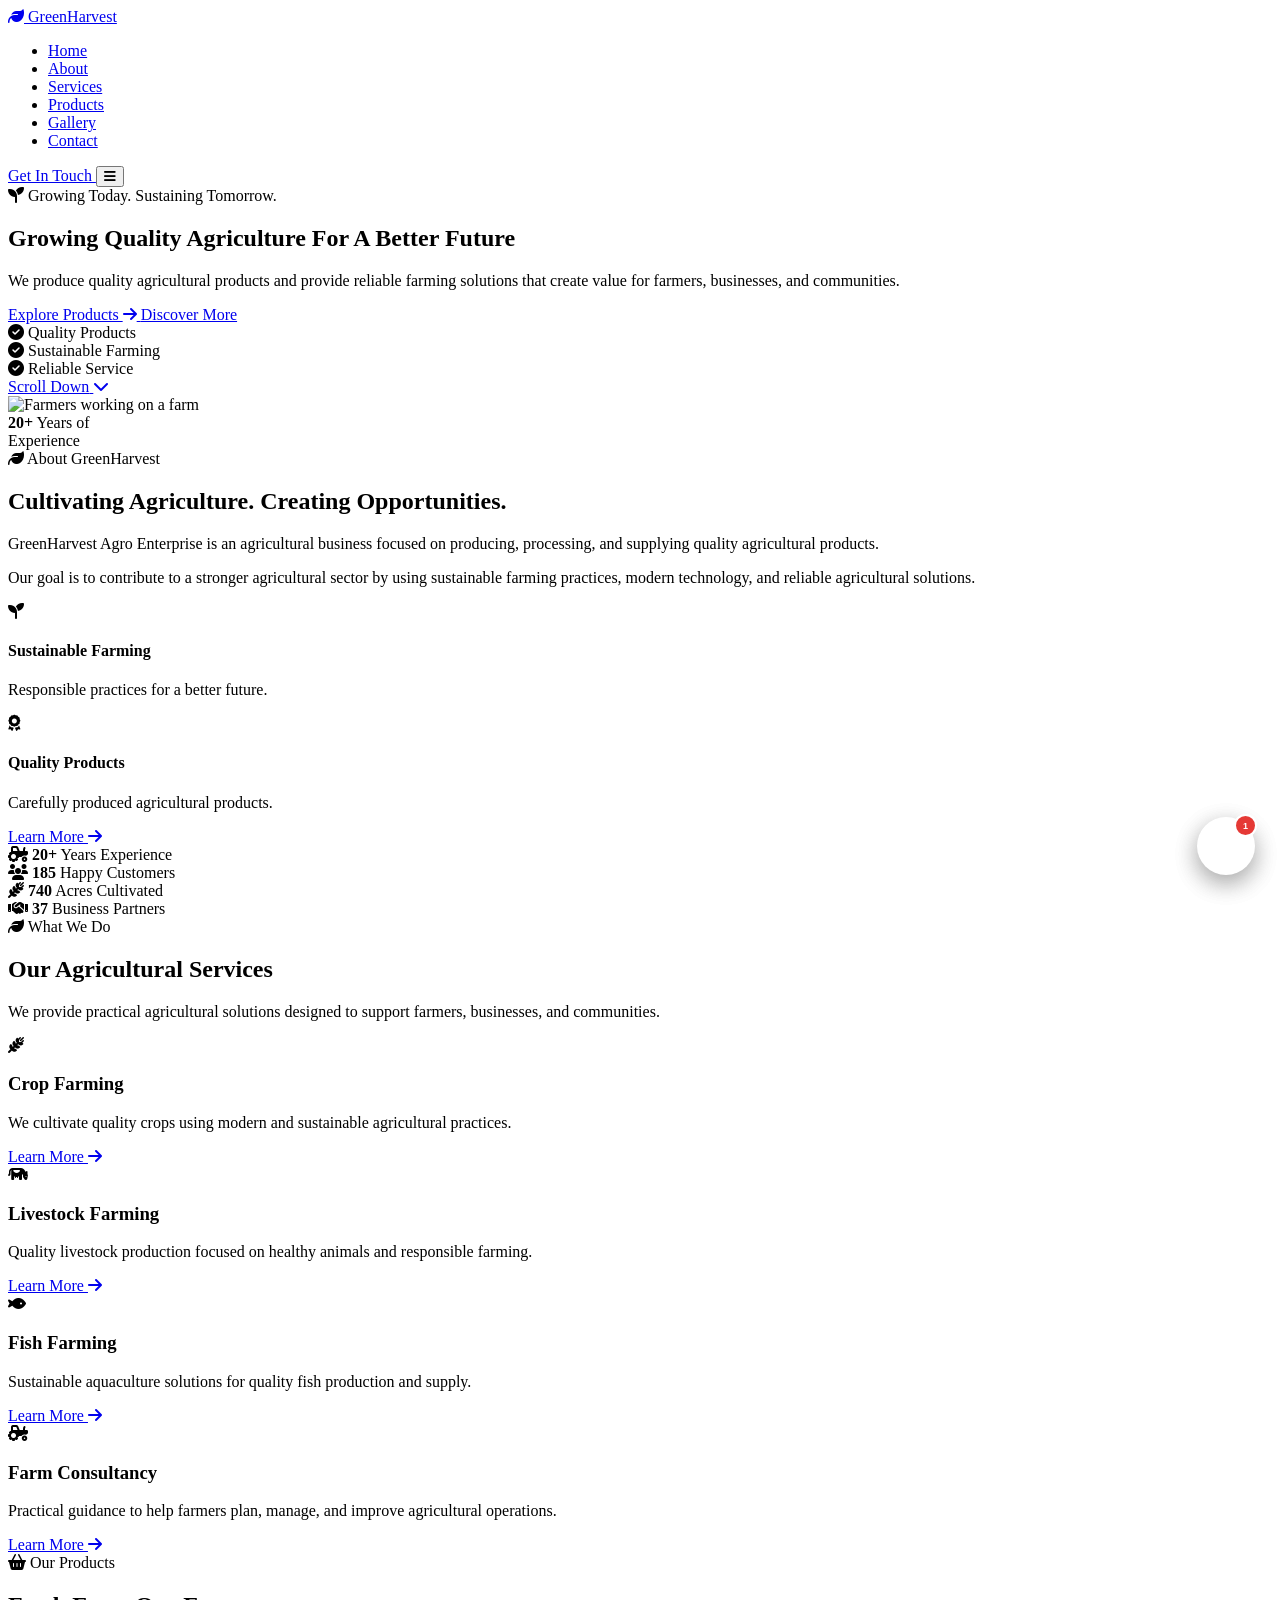
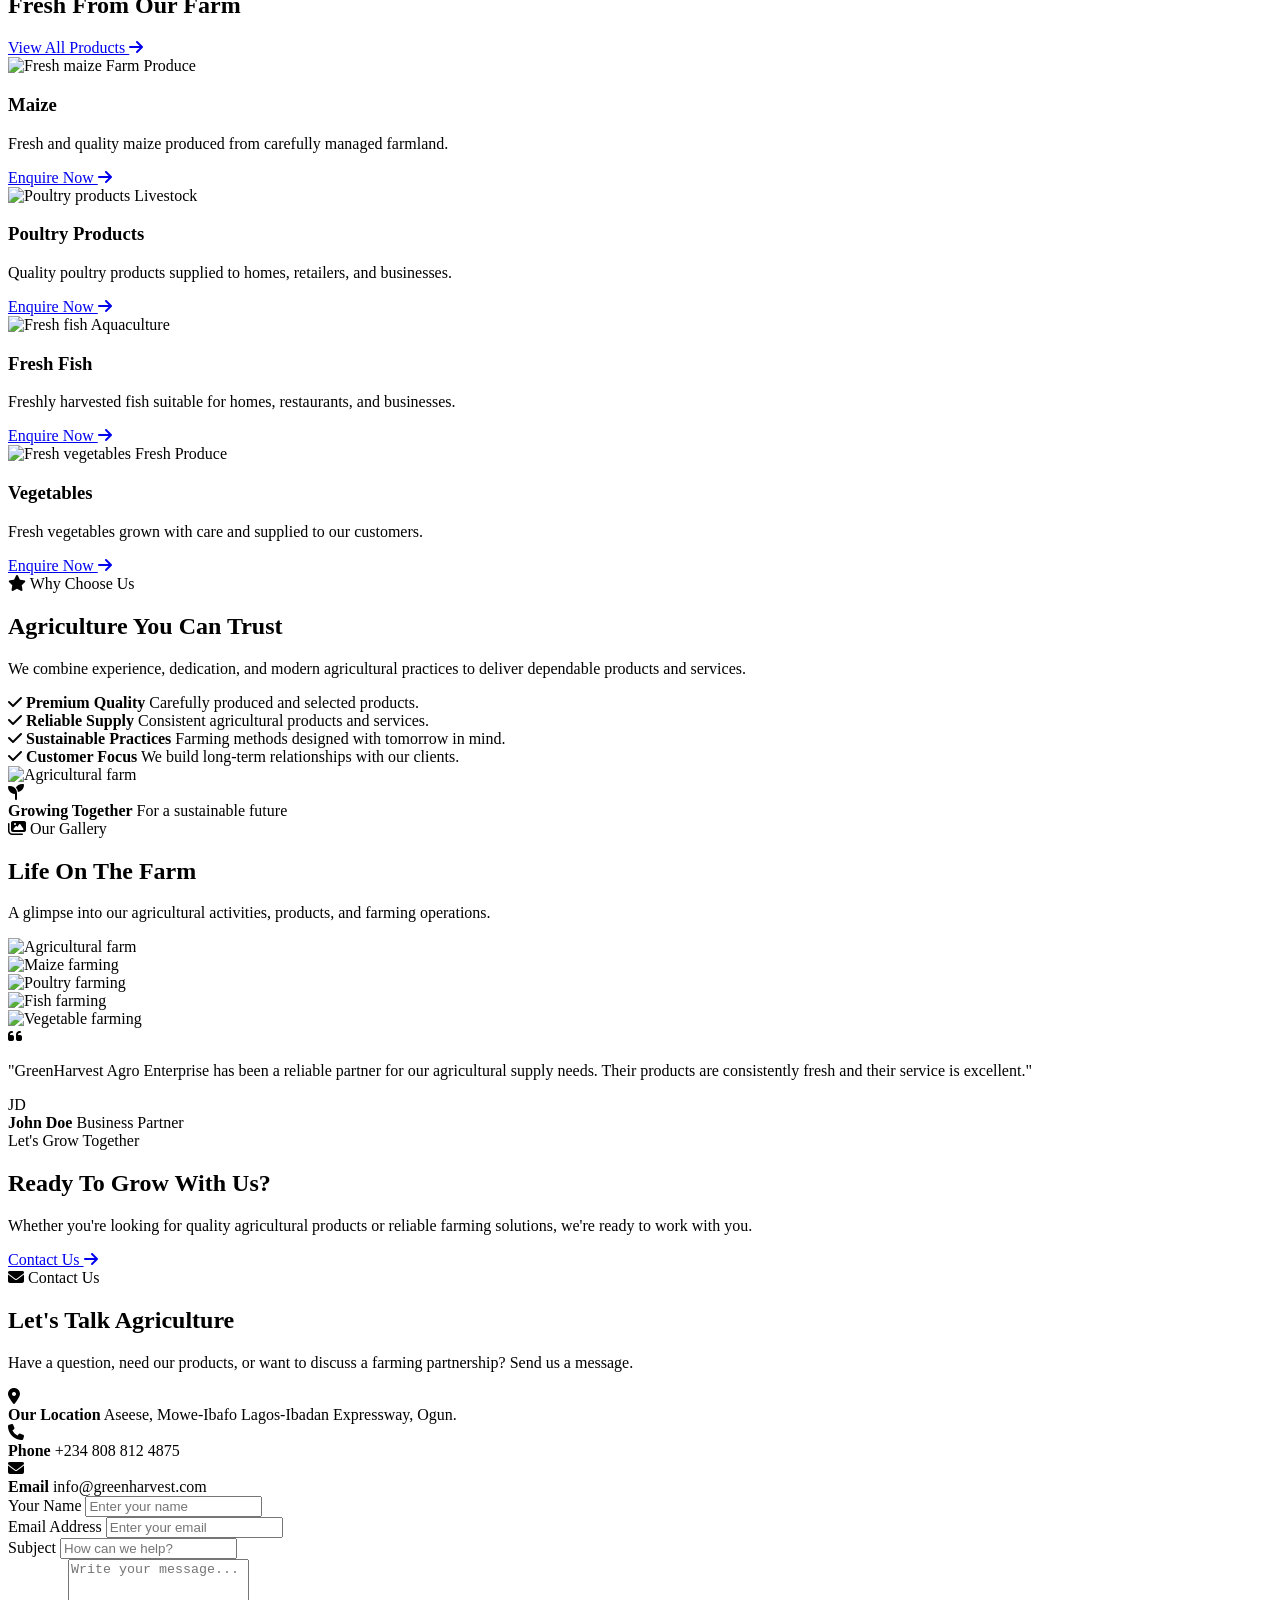
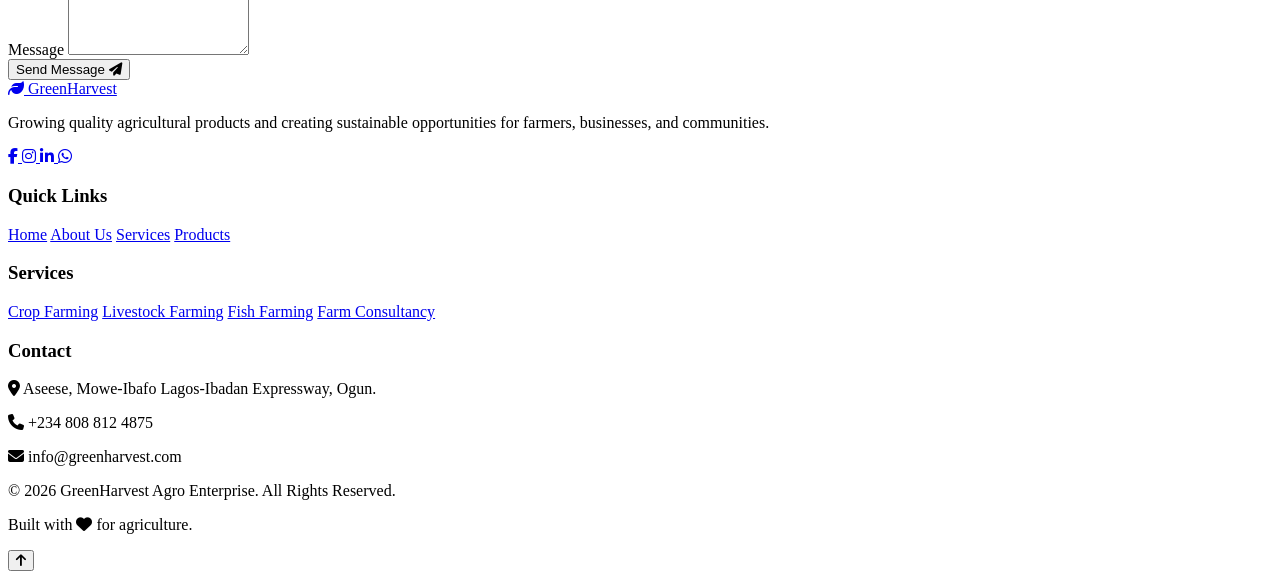
==== index.html @ 8a82b255 "Upload Green Harvest website" ====
<!DOCTYPE html>
<html lang="en">

<head>
    <meta charset="UTF-8">
    <meta name="viewport" content="width=device-width, initial-scale=1.0">

    <title>GreenHarvest Agro Enterprise | Growing a Better Future</title>

    <!-- Main CSS -->
    <link rel="stylesheet" href="../agrobusiness-website/css/style.css">

    <link rel="stylesheet" href="css/support.css">

    <!-- Font Awesome -->
    <link rel="stylesheet"
        href="https://cdnjs.cloudflare.com/ajax/libs/font-awesome/6.5.2/css/all.min.css">

    <!-- Google Fonts -->
    <link
        href="https://fonts.googleapis.com/css2?family=Poppins:wght@300;400;500;600;700;800&display=swap"
        rel="stylesheet">
</head>

<body>
    <body data-page="home">

<!-- =========================
     HEADER
========================= -->

<header class="header" id="header">

    <nav class="navbar">

        <a href="#home" class="logo">
            <i class="fa-solid fa-leaf"></i>
            Green<span>Harvest</span>
        </a>

       <ul class="nav-links">

    <li>
        <a href="index.html" class="nav-link active">
            Home
        </a>
    </li>

    <li>
        <a href="about.html" class="nav-link">
            About
        </a>
    </li>

    <li>
        <a href="services.html" class="nav-link">
            Services
        </a>
    </li>

    <li>
        <a href="products.html" class="nav-link">
            Products
        </a>
    </li>

    <li>
        <a href="gallery.html" class="nav-link">
            Gallery
        </a>
    </li>

    <li>
        <a href="contact.html" class="nav-link">
            Contact
        </a>
    </li>

</ul>

        <a href="contact.html" class="nav-btn">
            Get In Touch
        </a>

        <button class="menu-btn" id="menuBtn" aria-label="Open menu">
            <i class="fas fa-bars"></i>
        </button>

    </nav>

</header>


<!-- =========================
     HERO SECTION
========================= -->

<main>

<section class="hero" id="home">

    <div class="hero-overlay"></div>

    <div class="hero-content">

        <div class="hero-badge">
            <i class="fa-solid fa-seedling"></i>
            Growing Today. Sustaining Tomorrow.
        </div>

        <h1>
            Growing Quality
            <span>Agriculture</span>
            For A Better Future
        </h1>

        <p>
            We produce quality agricultural products and provide
            reliable farming solutions that create value for farmers,
            businesses, and communities.
        </p>

        <div class="hero-buttons">

            <a href="products.html" class="btn">
                Explore Products
                <i class="fa-solid fa-arrow-right"></i>
            </a>

            <a href="#about" class="btn btn-outline">
                Discover More
            </a>

        </div>

        <div class="hero-trust">

            <div class="trust-item">
                <i class="fa-solid fa-circle-check"></i>
                Quality Products
            </div>

            <div class="trust-item">
                <i class="fa-solid fa-circle-check"></i>
                Sustainable Farming
            </div>

            <div class="trust-item">
                <i class="fa-solid fa-circle-check"></i>
                Reliable Service
            </div>

        </div>

    </div>

    <a href="#about" class="scroll-down">
        <span>Scroll Down</span>
        <i class="fa-solid fa-chevron-down"></i>
    </a>

</section>


<!-- =========================
     ABOUT SECTION
========================= -->

<section class="about section" id="about">

    <div class="container">

        <div class="section-grid">

            <div class="about-image">

                <img src="../agrobusiness-website/images/agriculture.jpg"
                     alt="Farmers working on a farm">

                <div class="experience-card">

                    <strong>20+</strong>

                    <span>
                        Years of<br>
                        Experience
                    </span>

                </div>

            </div>


            <div class="about-content">

                <span class="section-tag">
                    <i class="fa-solid fa-leaf"></i>
                    About GreenHarvest
                </span>

                <h2>
                    Cultivating Agriculture.
                    <span>Creating Opportunities.</span>
                </h2>

                <p>
                    GreenHarvest Agro Enterprise is an agricultural
                    business focused on producing, processing, and
                    supplying quality agricultural products.
                </p>

                <p>
                    Our goal is to contribute to a stronger agricultural
                    sector by using sustainable farming practices,
                    modern technology, and reliable agricultural
                    solutions.
                </p>

                <div class="about-features">

                    <div class="feature">
                        <i class="fa-solid fa-seedling"></i>

                        <div>
                            <h4>Sustainable Farming</h4>
                            <p>Responsible practices for a better future.</p>
                        </div>
                    </div>

                    <div class="feature">
                        <i class="fa-solid fa-award"></i>

                        <div>
                            <h4>Quality Products</h4>
                            <p>Carefully produced agricultural products.</p>
                        </div>
                    </div>

                </div>

                <a href="#services" class="text-btn">
                    Learn More
                    <i class="fa-solid fa-arrow-right"></i>
                </a>

            </div>

        </div>

    </div>

</section>


<!-- =========================
     STATS
========================= -->

<section class="stats">

    <div class="container">

        <div class="stats-grid">

            <div class="stat">
                <i class="fa-solid fa-tractor"></i>
                <strong data-target="20">0</strong>
                <span>Years Experience</span>
            </div>

            <div class="stat">
                <i class="fa-solid fa-users"></i>
                <strong data-target="500">0</strong>
                <span>Happy Customers</span>
            </div>

            <div class="stat">
                <i class="fa-solid fa-wheat-awn"></i>
                <strong data-target="2000">0</strong>
                <span>Acres Cultivated</span>
            </div>

            <div class="stat">
                <i class="fa-solid fa-handshake"></i>
                <strong data-target="50">0</strong>
                <span>Business Partners</span>
            </div>

        </div>

    </div>

</section>


<!-- =========================
     SERVICES
========================= -->

<section class="services section" id="services">

    <div class="container">

        <div class="section-heading">

            <span class="section-tag">
                <i class="fa-solid fa-leaf"></i>
                What We Do
            </span>

            <h2>
                Our Agricultural
                <span>Services</span>
            </h2>

            <p>
                We provide practical agricultural solutions designed
                to support farmers, businesses, and communities.
            </p>

        </div>


        <div class="services-grid">

            <article class="service-card">

                <div class="service-icon">
                    <i class="fa-solid fa-wheat-awn"></i>
                </div>

                <h3>Crop Farming</h3>

                <p>
                    We cultivate quality crops using modern and
                    sustainable agricultural practices.
                </p>

                <a href="#contact">
                    Learn More
                    <i class="fa-solid fa-arrow-right"></i>
                </a>

            </article>


            <article class="service-card">

                <div class="service-icon">
                    <i class="fa-solid fa-cow"></i>
                </div>

                <h3>Livestock Farming</h3>

                <p>
                    Quality livestock production focused on healthy
                    animals and responsible farming.
                </p>

                <a href="#contact">
                    Learn More
                    <i class="fa-solid fa-arrow-right"></i>
                </a>

            </article>


            <article class="service-card">

                <div class="service-icon">
                    <i class="fa-solid fa-fish"></i>
                </div>

                <h3>Fish Farming</h3>

                <p>
                    Sustainable aquaculture solutions for quality
                    fish production and supply.
                </p>

                <a href="#contact">
                    Learn More
                    <i class="fa-solid fa-arrow-right"></i>
                </a>

            </article>


            <article class="service-card">

                <div class="service-icon">
                    <i class="fa-solid fa-tractor"></i>
                </div>

                <h3>Farm Consultancy</h3>

                <p>
                    Practical guidance to help farmers plan,
                    manage, and improve agricultural operations.
                </p>

                <a href="#contact">
                    Learn More
                    <i class="fa-solid fa-arrow-right"></i>
                </a>

            </article>

        </div>

    </div>

</section>


<!-- =========================
     PRODUCTS
========================= -->

<section class="products section" id="products">

    <div class="container">

        <div class="section-heading heading-flex">

            <div>

                <span class="section-tag">
                    <i class="fa-solid fa-basket-shopping"></i>
                    Our Products
                </span>

                <h2>
                    Fresh From Our
                    <span>Farm</span>
                </h2>

            </div>

            <a href="products.html" class="text-btn">
                View All Products
                <i class="fa-solid fa-arrow-right"></i>
            </a>

        </div>


        <div class="products-grid">

            <article class="product-card">

                <div class="product-image">

                    <img src="../agrobusiness-website/images/maize.jpg"
                         alt="Fresh maize">

                    <span>Farm Produce</span>

                </div>

                <div class="product-content">

                    <h3>Maize</h3>

                    <p>
                        Fresh and quality maize produced
                        from carefully managed farmland.
                    </p>

                    <a href="#contact">
                        Enquire Now
                        <i class="fa-solid fa-arrow-right"></i>
                    </a>

                </div>

            </article>


            <article class="product-card">

                <div class="product-image">

                    <img src="../agrobusiness-website/images/poultry.jpg"
                         alt="Poultry products">

                    <span>Livestock</span>

                </div>

                <div class="product-content">

                    <h3>Poultry Products</h3>

                    <p>
                        Quality poultry products supplied
                        to homes, retailers, and businesses.
                    </p>

                    <a href="#contact">
                        Enquire Now
                        <i class="fa-solid fa-arrow-right"></i>
                    </a>

                </div>

            </article>


            <article class="product-card">

                <div class="product-image">

                    <img src="../agrobusiness-website/images/fish.jpg"
                         alt="Fresh fish">

                    <span>Aquaculture</span>

                </div>

                <div class="product-content">

                    <h3>Fresh Fish</h3>

                    <p>
                        Freshly harvested fish suitable for
                        homes, restaurants, and businesses.
                    </p>

                    <a href="#contact">
                        Enquire Now
                        <i class="fa-solid fa-arrow-right"></i>
                    </a>

                </div>

            </article>


            <article class="product-card">

                <div class="product-image">

                    <img src="../agrobusiness-website/images/vegetables.jpg"
                         alt="Fresh vegetables">

                    <span>Fresh Produce</span>

                </div>

                <div class="product-content">

                    <h3>Vegetables</h3>

                    <p>
                        Fresh vegetables grown with care
                        and supplied to our customers.
                    </p>

                    <a href="#contact">
                        Enquire Now
                        <i class="fa-solid fa-arrow-right"></i>
                    </a>

                </div>

            </article>

        </div>

    </div>

</section>


<!-- =========================
     WHY CHOOSE US
========================= -->

<section class="why-us section">

    <div class="container">

        <div class="section-grid">

            <div class="why-content">

                <span class="section-tag">
                    <i class="fa-solid fa-star"></i>
                    Why Choose Us
                </span>

                <h2>
                    Agriculture You Can
                    <span>Trust</span>
                </h2>

                <p>
                    We combine experience, dedication, and modern
                    agricultural practices to deliver dependable
                    products and services.
                </p>

                <div class="why-list">

                    <div>
                        <i class="fa-solid fa-check"></i>

                        <span>
                            <strong>Premium Quality</strong>
                            Carefully produced and selected products.
                        </span>
                    </div>

                    <div>
                        <i class="fa-solid fa-check"></i>

                        <span>
                            <strong>Reliable Supply</strong>
                            Consistent agricultural products and services.
                        </span>
                    </div>

                    <div>
                        <i class="fa-solid fa-check"></i>

                        <span>
                            <strong>Sustainable Practices</strong>
                            Farming methods designed with tomorrow in mind.
                        </span>
                    </div>

                    <div>
                        <i class="fa-solid fa-check"></i>

                        <span>
                            <strong>Customer Focus</strong>
                            We build long-term relationships with our clients.
                        </span>
                    </div>

                </div>

            </div>


            <div class="why-image">

                <img src="../agrobusiness-website/images/agriculture.jpg"
                     alt="Agricultural farm">

                <div class="floating-card">

                    <i class="fa-solid fa-seedling"></i>

                    <div>
                        <strong>Growing Together</strong>
                        <span>For a sustainable future</span>
                    </div>

                </div>

            </div>

        </div>

    </div>

</section>


<!-- =========================
     GALLERY
========================= -->

<section class="gallery section" id="gallery">

    <div class="container">

        <div class="section-heading">

            <span class="section-tag">
                <i class="fa-solid fa-images"></i>
                Our Gallery
            </span>

            <h2>
                Life On The
                <span>Farm</span>
            </h2>

            <p>
                A glimpse into our agricultural activities,
                products, and farming operations.
            </p>

        </div>


        <div class="gallery-grid">

            <div class="gallery-item gallery-large">
                <img src="../agrobusiness-website/images/hero.jpg"
                     alt="Agricultural farm">
            </div>

            <div class="gallery-item">
                <img src="../agrobusiness-website/images/maize.jpg"
                     alt="Maize farming">
            </div>

            <div class="gallery-item">
                <img src="../agrobusiness-website/images/poultry.jpg"
                     alt="Poultry farming">
            </div>

            <div class="gallery-item">
                <img src="../agrobusiness-website/images/fish.jpg"
                     alt="Fish farming">
            </div>

            <div class="gallery-item">
                <img src="../agrobusiness-website/images/vegetables.jpg"
                     alt="Vegetable farming">
            </div>

        </div>

    </div>

</section>


<!-- =========================
     TESTIMONIAL
========================= -->

<section class="testimonial section">

    <div class="container">

        <div class="testimonial-box">

            <i class="fa-solid fa-quote-left quote-icon"></i>

            <p>
                "GreenHarvest Agro Enterprise has been a reliable
                partner for our agricultural supply needs. Their
                products are consistently fresh and their service
                is excellent."
            </p>

            <div class="customer">

                <div class="customer-avatar">
                    JD
                </div>

                <div>
                    <strong>John Doe</strong>
                    <span>Business Partner</span>
                </div>

            </div>

        </div>

    </div>

</section>


<!-- =========================
     CTA
========================= -->

<section class="cta">

    <div class="container">

        <div class="cta-content">

            <div>

                <span class="section-tag light">
                    Let's Grow Together
                </span>

                <h2>
                    Ready To Grow
                    <span>With Us?</span>
                </h2>

                <p>
                    Whether you're looking for quality agricultural
                    products or reliable farming solutions, we're
                    ready to work with you.
                </p>

            </div>

            <a href="#contact" class="btn btn-light">
                Contact Us
                <i class="fa-solid fa-arrow-right"></i>
            </a>

        </div>

    </div>

</section>


<!-- =========================
     CONTACT
========================= -->

<section class="contact section" id="contact">

    <div class="container">

        <div class="section-grid">

            <div class="contact-content">

                <span class="section-tag">
                    <i class="fa-solid fa-envelope"></i>
                    Contact Us
                </span>

                <h2>
                    Let's Talk
                    <span>Agriculture</span>
                </h2>

                <p>
                    Have a question, need our products, or want to
                    discuss a farming partnership? Send us a message.
                </p>

                <div class="contact-details">

                    <div class="contact-item">

                        <i class="fa-solid fa-location-dot"></i>

                        <div>
                            <strong>Our Location</strong>
                            <span>Aseese, Mowe-Ibafo Lagos-Ibadan Expressway, Ogun.</span>
                        </div>

                    </div>


                    <div class="contact-item">

                        <i class="fa-solid fa-phone"></i>

                        <div>
                            <strong>Phone</strong>
                            <span>+234 808 812 4875</span>
                        </div>

                    </div>


                    <div class="contact-item">

                        <i class="fa-solid fa-envelope"></i>

                        <div>
                            <strong>Email</strong>
                            <span>info@greenharvest.com</span>
                        </div>

                    </div>

                </div>

            </div>


            <form class="contact-form" id="contactForm">

                <div class="form-row">

                    <div class="form-group">

                        <label for="name">Your Name</label>

                        <input
                            type="text"
                            id="name"
                            placeholder="Enter your name"
                            required>

                    </div>


                    <div class="form-group">

                        <label for="email">Email Address</label>

                        <input
                            type="email"
                            id="email"
                            placeholder="Enter your email"
                            required>

                    </div>

                </div>


                <div class="form-group">

                    <label for="subject">Subject</label>

                    <input
                        type="text"
                        id="subject"
                        placeholder="How can we help?"
                        required>

                </div>


                <div class="form-group">

                    <label for="message">Message</label>

                    <textarea
                        id="message"
                        rows="6"
                        placeholder="Write your message..."
                        required></textarea>

                </div>


                <button type="submit" class="btn btn-primary">

                    Send Message
                    <i class="fa-solid fa-paper-plane"></i>

                </button>

            </form>

        </div>

    </div>

</section>

</main>


<!-- =========================
     FOOTER
========================= -->

<footer class="footer">

    <div class="container">

        <div class="footer-grid">

            <div class="footer-about">

                <a href="#home" class="logo footer-logo">

                    <i class="fa-solid fa-leaf"></i>
                    Green<span>Harvest</span>

                </a>

                <p>
                    Growing quality agricultural products and
                    creating sustainable opportunities for farmers,
                    businesses, and communities.
                </p>

                <div class="social-links">

                    <a href="#">
                        <i class="fab fa-facebook-f"></i>
                    </a>

                    <a href="#">
                        <i class="fab fa-instagram"></i>
                    </a>

                    <a href="#">
                        <i class="fab fa-linkedin-in"></i>
                    </a>

                    <a href="#">
                        <i class="fab fa-whatsapp"></i>
                    </a>

                </div>

            </div>


            <div class="footer-column">

                <h3>Quick Links</h3>

                <a href="#home">Home</a>
                <a href="#about">About Us</a>
                <a href="#services">Services</a>
                <a href="#products">Products</a>

            </div>


            <div class="footer-column">

                <h3>Services</h3>

                <a href="#services">Crop Farming</a>
                <a href="#services">Livestock Farming</a>
                <a href="#services">Fish Farming</a>
                <a href="#services">Farm Consultancy</a>

            </div>


            <div class="footer-column">

                <h3>Contact</h3>

                <p>
                    <i class="fa-solid fa-location-dot"></i>
                    Aseese, Mowe-Ibafo Lagos-Ibadan Expressway, Ogun.
                </p>

                <p>
                    <i class="fa-solid fa-phone"></i>
                    +234 808 812 4875
                </p>

                <p>
                    <i class="fa-solid fa-envelope"></i>
                    info@greenharvest.com
                </p>

            </div>

        </div>


        <div class="footer-bottom">

            <p>
                © <span id="year"></span>
                GreenHarvest Agro Enterprise.
                All Rights Reserved.
            </p>

            <p>
                Built with <i class="fa-solid fa-heart"></i>
                for agriculture.
            </p>

        </div>

    </div>

</footer>


<!-- Back To Top -->

<button id="backToTop" class="back-to-top">

    <i class="fa-solid fa-arrow-up"></i>

</button>


<!-- JavaScript -->
 <!-- =====================================
     CUSTOMER SUPPORT CHAT
===================================== -->

<div class="support-widget">

    <!-- Chat Button -->
    <button
        class="support-button"
        id="supportButton"
        aria-label="Open customer support">

        <i class="fa-solid fa-headset"></i>

        <span class="support-notification">1</span>

    </button>


    <!-- Chat Window -->
    <div class="support-chat" id="supportChat">

        <!-- Header -->
        <div class="support-header">

            <div class="support-agent">

                <div class="agent-avatar">

                    <i class="fa-solid fa-leaf"></i>

                </div>

                <div>

                    <h3>GreenHarvest Support</h3>

                    <span>
                        <i class="fa-solid fa-circle"></i>
                        Online
                    </span>

                </div>

            </div>


            <button
                class="support-close"
                id="supportClose"
                aria-label="Close support">

                <i class="fa-solid fa-xmark"></i>

            </button>

        </div>


        <!-- Chat Messages -->
        <div
            class="support-messages"
            id="supportMessages">

            <div class="bot-message">

                <div class="bot-avatar">
                    <i class="fa-solid fa-leaf"></i>
                </div>

                <div class="message-content">

                    <p>
                        Hello! 👋 Welcome to
                        <strong>GreenHarvest Agro Enterprise.</strong>
                    </p>

                    <p>
                        I'm your virtual support assistant.
                        How can I help you today?
                    </p>

                </div>

            </div>


            <!-- Quick Questions -->

            <div class="quick-questions">

                <button data-question="products">
                    🌾 Our Products
                </button>

                <button data-question="services">
                    🚜 Our Services
                </button>

                <button data-question="prices">
                    💰 Product Prices
                </button>

                <button data-question="delivery">
                    🚚 Delivery
                </button>

                <button data-question="bulk">
                    📦 Bulk Orders
                </button>

                <button data-question="contact">
                    📞 Contact Us
                </button>

            </div>

        </div>


        <!-- Chat Input -->

        <form
            class="support-input"
            id="supportForm">

            <input
                type="text"
                id="supportInput"
                placeholder="Type your question..."
                autocomplete="off">

            <button
                type="submit"
                aria-label="Send message">

                <i class="fa-solid fa-paper-plane"></i>

            </button>

        </form>


        <div class="support-footer">

            Powered by
            <strong>GreenHarvest</strong>

        </div>

    </div>

</div>

<!-- CUSTOMER SUPPORT -->

<div class="support-widget">

    <button
        class="support-button"
        id="supportButton"
        aria-label="Open customer support">

        <i class="fa-solid fa-headset"></i>

        <span class="support-notification">1</span>

    </button>


    <div class="support-chat" id="supportChat">

        <div class="support-header">

            <div class="support-agent">

                <div class="agent-avatar">
                    <i class="fa-solid fa-leaf"></i>
                </div>

                <div>

                    <h3>GreenHarvest Support</h3>

                    <span>
                        <i class="fa-solid fa-circle"></i>
                        Online
                    </span>

                </div>

            </div>


            <button
                class="support-close"
                id="supportClose">

                <i class="fa-solid fa-xmark"></i>

            </button>

        </div>


        <div
            class="support-messages"
            id="supportMessages">

            <div class="bot-message">

                <div class="bot-avatar">

                    <i class="fa-solid fa-leaf"></i>

                </div>

                <div class="message-content">

                    <p>
                        Hello! 👋 Welcome to
                        <strong>
                            GreenHarvest Agro Enterprise.
                        </strong>
                    </p>

                    <p>
                        How can we help you today?
                    </p>

                </div>

            </div>


            <div class="quick-questions">

                <button data-question="products">
                    🌾 Products
                </button>

                <button data-question="services">
                    🚜 Services
                </button>

                <button data-question="prices">
                    💰 Prices
                </button>

                <button data-question="delivery">
                    🚚 Delivery
                </button>

                <button data-question="bulk">
                    📦 Bulk Orders
                </button>

                <button data-question="contact">
                    📞 Contact Us
                </button>

            </div>

        </div>


        <form
            class="support-input"
            id="supportForm">

            <input
                type="text"
                id="supportInput"
                placeholder="Type your question..."
                autocomplete="off">

            <button type="submit">

                <i class="fa-solid fa-paper-plane"></i>

            </button>

        </form>


        <div class="support-footer">

            Powered by
            <strong>GreenHarvest</strong>

        </div>

    </div>

</div>

<script src="../agrobusiness-website/js/script.js"></script>
<script src="js/script.js"></script>
<script src="js/support.js"></script>

</body>
</html>
---- css/support.css ----
/* =====================================
   CUSTOMER SUPPORT WIDGET
===================================== */

.support-widget {

    position: fixed;

    right: 25px;

    bottom: 25px;

    z-index: 9999;

}


/* =====================================
   SUPPORT BUTTON
===================================== */

.support-button {

    position: relative;

    width: 58px;

    height: 58px;

    border: none;

    border-radius: 50%;

    background: var(--primary);

    color: white;

    font-size: 21px;

    display: grid;

    place-items: center;

    cursor: pointer;

    box-shadow:
        0 8px 25px rgba(0,0,0,.2);

    transition: .3s ease;

}


.support-button:hover {

    transform: translateY(-4px);

    background: var(--primary-dark);

}


.support-notification {

    position: absolute;

    top: -3px;

    right: -2px;

    width: 19px;

    height: 19px;

    border-radius: 50%;

    background: #e53935;

    color: white;

    font-size: 9px;

    font-weight: 700;

    display: grid;

    place-items: center;

    border: 2px solid white;

}


/* =====================================
   CHAT WINDOW
===================================== */

.support-chat {

    position: absolute;

    right: 0;

    bottom: 72px;

    width: 360px;

    height: 520px;

    background: white;

    border-radius: 12px;

    overflow: hidden;

    box-shadow:
        0 15px 50px rgba(0,0,0,.2);

    border: 1px solid #e5e5e5;

    display: flex;

    flex-direction: column;

    opacity: 0;

    visibility: hidden;

    transform:
        translateY(20px)
        scale(.96);

    transform-origin: bottom right;

    transition: .3s ease;

}


.support-chat.active {

    opacity: 1;

    visibility: visible;

    transform:
        translateY(0)
        scale(1);

}


/* =====================================
   HEADER
===================================== */

.support-header {

    background:
        linear-gradient(
            135deg,
            var(--primary-dark),
            var(--primary)
        );

    color: white;

    padding: 16px;

    display: flex;

    justify-content: space-between;

    align-items: center;

}


.support-agent {

    display: flex;

    align-items: center;

    gap: 10px;

}


.agent-avatar {

    width: 40px;

    height: 40px;

    border-radius: 50%;

    background: rgba(255,255,255,.18);

    display: grid;

    place-items: center;

}


.support-agent h3 {

    font-size: 12px;

    margin-bottom: 3px;

}


.support-agent span {

    font-size: 8px;

    opacity: .85;

}


.support-agent span i {

    color: #65e572;

    font-size: 7px;

    margin-right: 3px;

}


.support-close {

    border: none;

    background: transparent;

    color: white;

    font-size: 17px;

    cursor: pointer;

}


/* =====================================
   MESSAGES
===================================== */

.support-messages {

    flex: 1;

    overflow-y: auto;

    padding: 18px;

    background: #f7f9f7;

}


.bot-message {

    display: flex;

    align-items: flex-start;

    gap: 8px;

    margin-bottom: 18px;

}


.bot-avatar {

    width: 30px;

    height: 30px;

    flex-shrink: 0;

    border-radius: 50%;

    background: #e8f5e9;

    color: var(--primary);

    display: grid;

    place-items: center;

    font-size: 11px;

}


.message-content {

    background: white;

    padding: 11px 13px;

    border-radius:
        4px 12px 12px 12px;

    box-shadow:
        0 2px 8px rgba(0,0,0,.04);

    max-width: 85%;

}


.message-content p {

    font-size: 9px;

    line-height: 1.6;

    margin-bottom: 7px;

    color: #555;

}


.message-content p:last-child {

    margin-bottom: 0;

}


/* =====================================
   USER MESSAGE
===================================== */

.user-message {

    display: flex;

    justify-content: flex-end;

    margin-bottom: 15px;

}


.user-message p {

    max-width: 80%;

    background: var(--primary);

    color: white;

    padding: 10px 13px;

    border-radius:
        12px 4px 12px 12px;

    font-size: 9px;

    line-height: 1.5;

}


/* =====================================
   QUICK QUESTIONS
===================================== */

.quick-questions {

    display: flex;

    flex-wrap: wrap;

    gap: 6px;

    margin-left: 38px;

}


.quick-questions button {

    border: 1px solid #d9e5d9;

    background: white;

    color: var(--primary);

    border-radius: 20px;

    padding: 7px 10px;

    font-family: inherit;

    font-size: 8px;

    cursor: pointer;

    transition: .2s ease;

}


.quick-questions button:hover {

    background: var(--primary);

    color: white;

    border-color: var(--primary);

}


/* =====================================
   TYPING INDICATOR
===================================== */

.typing {

    display: flex;

    gap: 4px;

    padding: 5px 0;

}


.typing span {

    width: 5px;

    height: 5px;

    background: #aaa;

    border-radius: 50%;

    animation:
        typing 1s infinite;

}


.typing span:nth-child(2) {

    animation-delay: .15s;

}


.typing span:nth-child(3) {

    animation-delay: .3s;

}


@keyframes typing {

    0%, 60%, 100% {

        transform: translateY(0);

    }

    30% {

        transform: translateY(-4px);

    }

}


/* =====================================
   INPUT
===================================== */

.support-input {

    display: flex;

    border-top: 1px solid #eee;

    background: white;

    padding: 10px;

}


.support-input input {

    flex: 1;

    border: none;

    outline: none;

    padding: 9px;

    font-family: inherit;

    font-size: 9px;

}


.support-input button {

    width: 38px;

    height: 38px;

    border: none;

    border-radius: 50%;

    background: var(--primary);

    color: white;

    cursor: pointer;

}


/* =====================================
   FOOTER
===================================== */

.support-footer {

    text-align: center;

    padding: 6px;

    background: white;

    color: #aaa;

    font-size: 7px;

}


/* =====================================
   MOBILE
===================================== */

@media (max-width: 500px) {

    .support-widget {

        right: 15px;

        bottom: 15px;

    }


    .support-chat {

        position: fixed;

        right: 10px;

        left: 10px;

        bottom: 80px;

        width: auto;

        height: 70vh;

        max-height: 520px;

    }

}
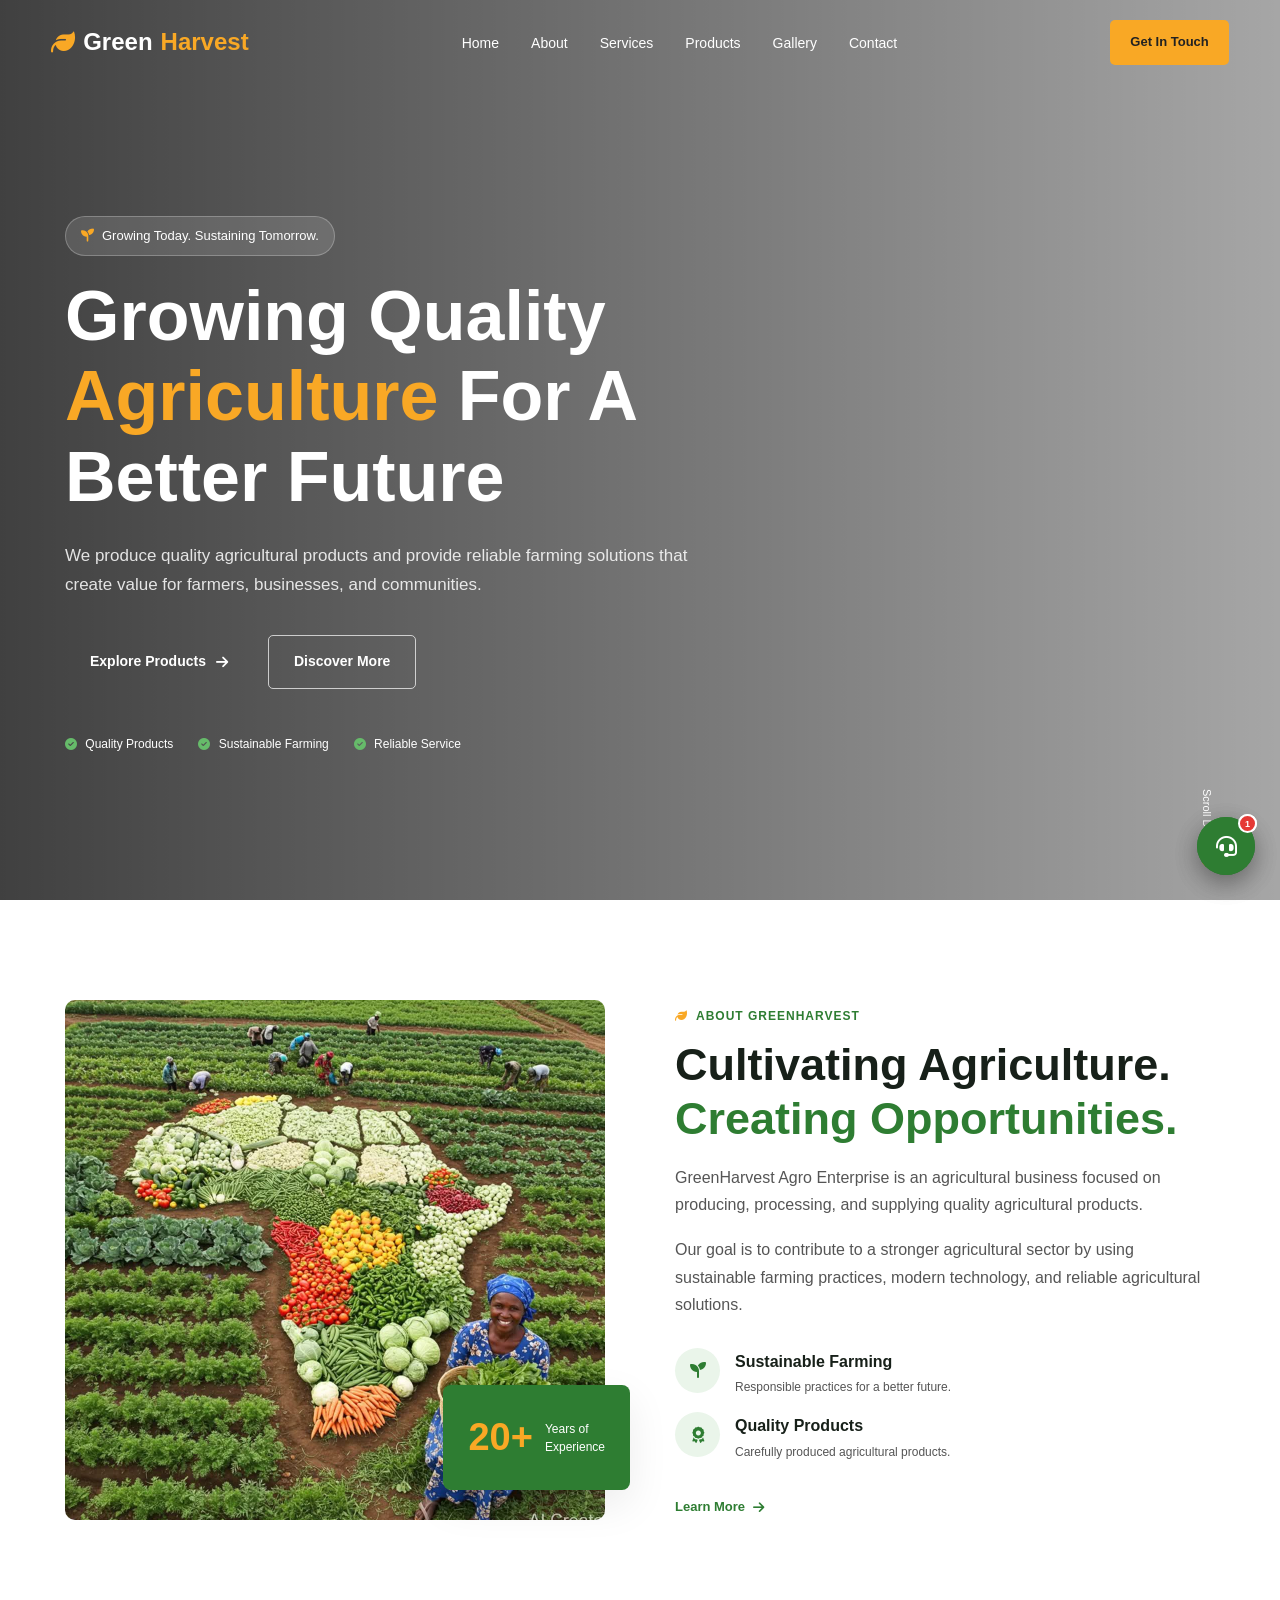
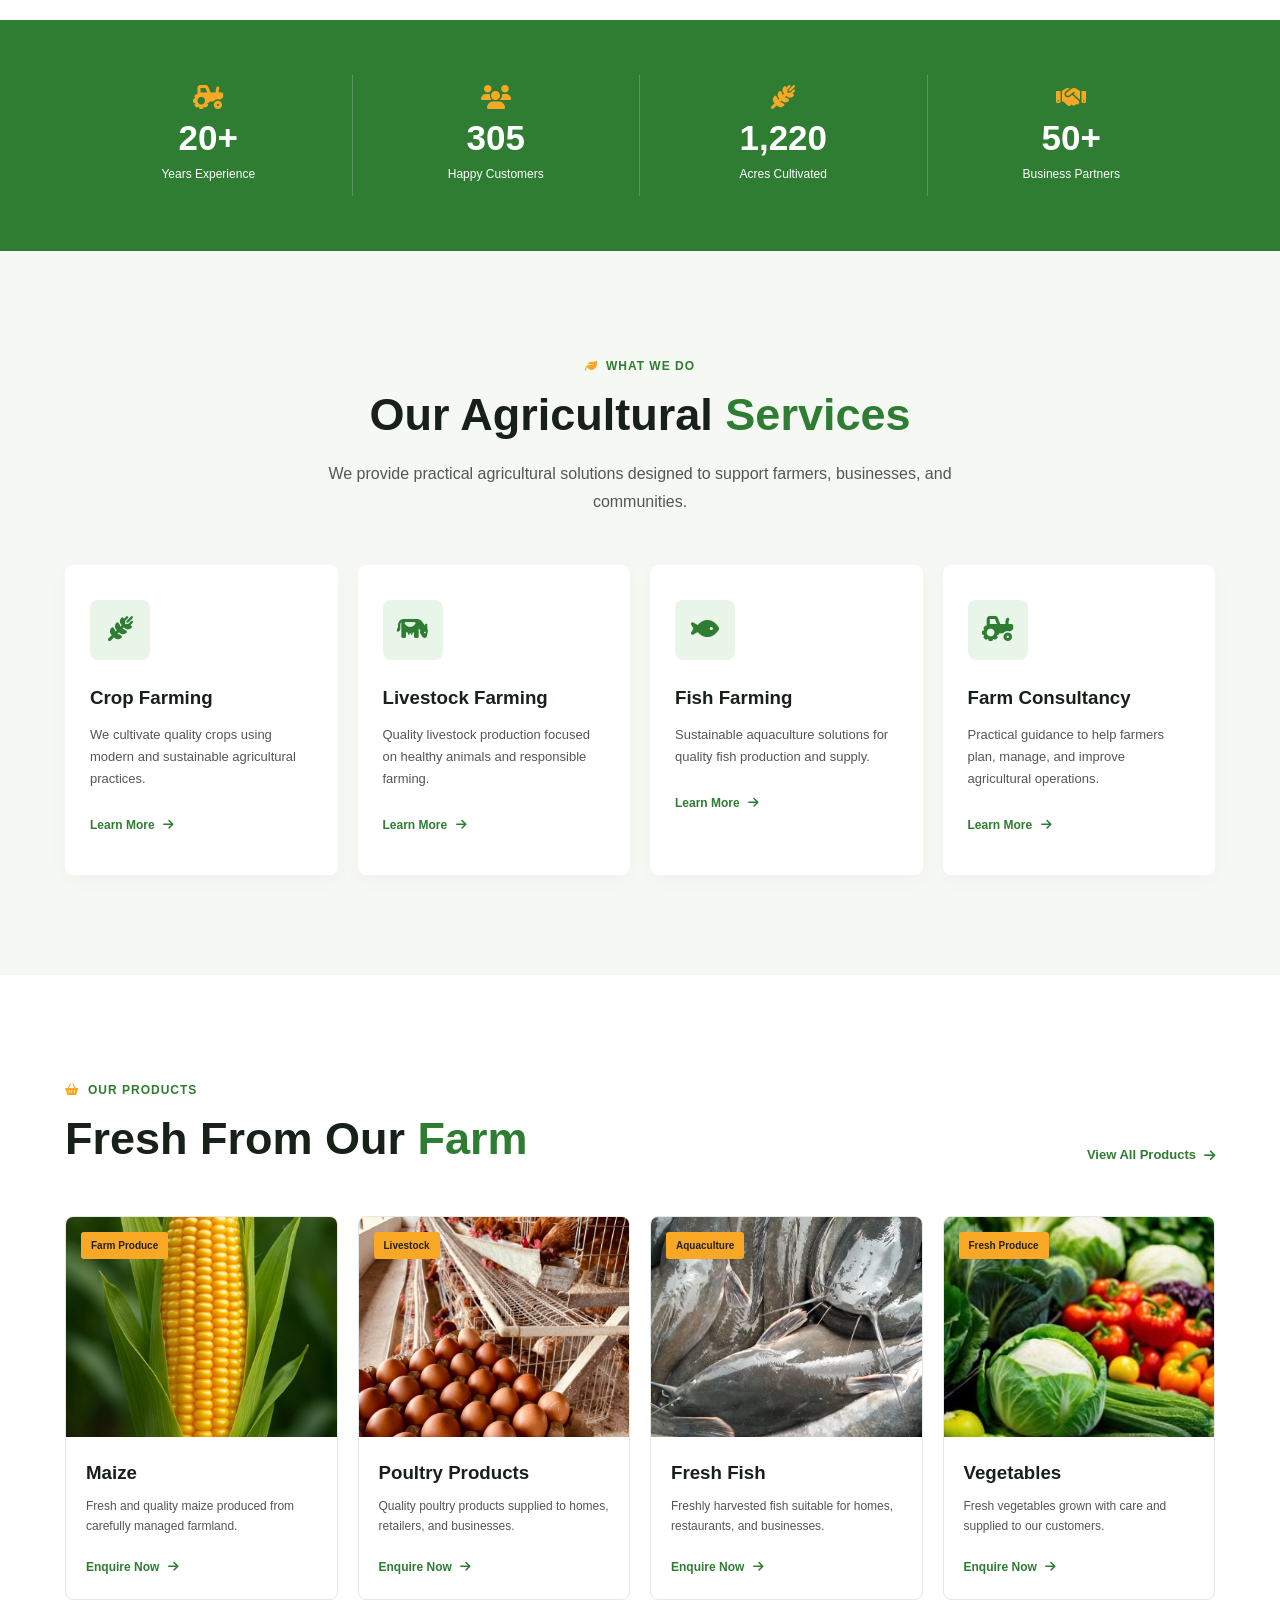
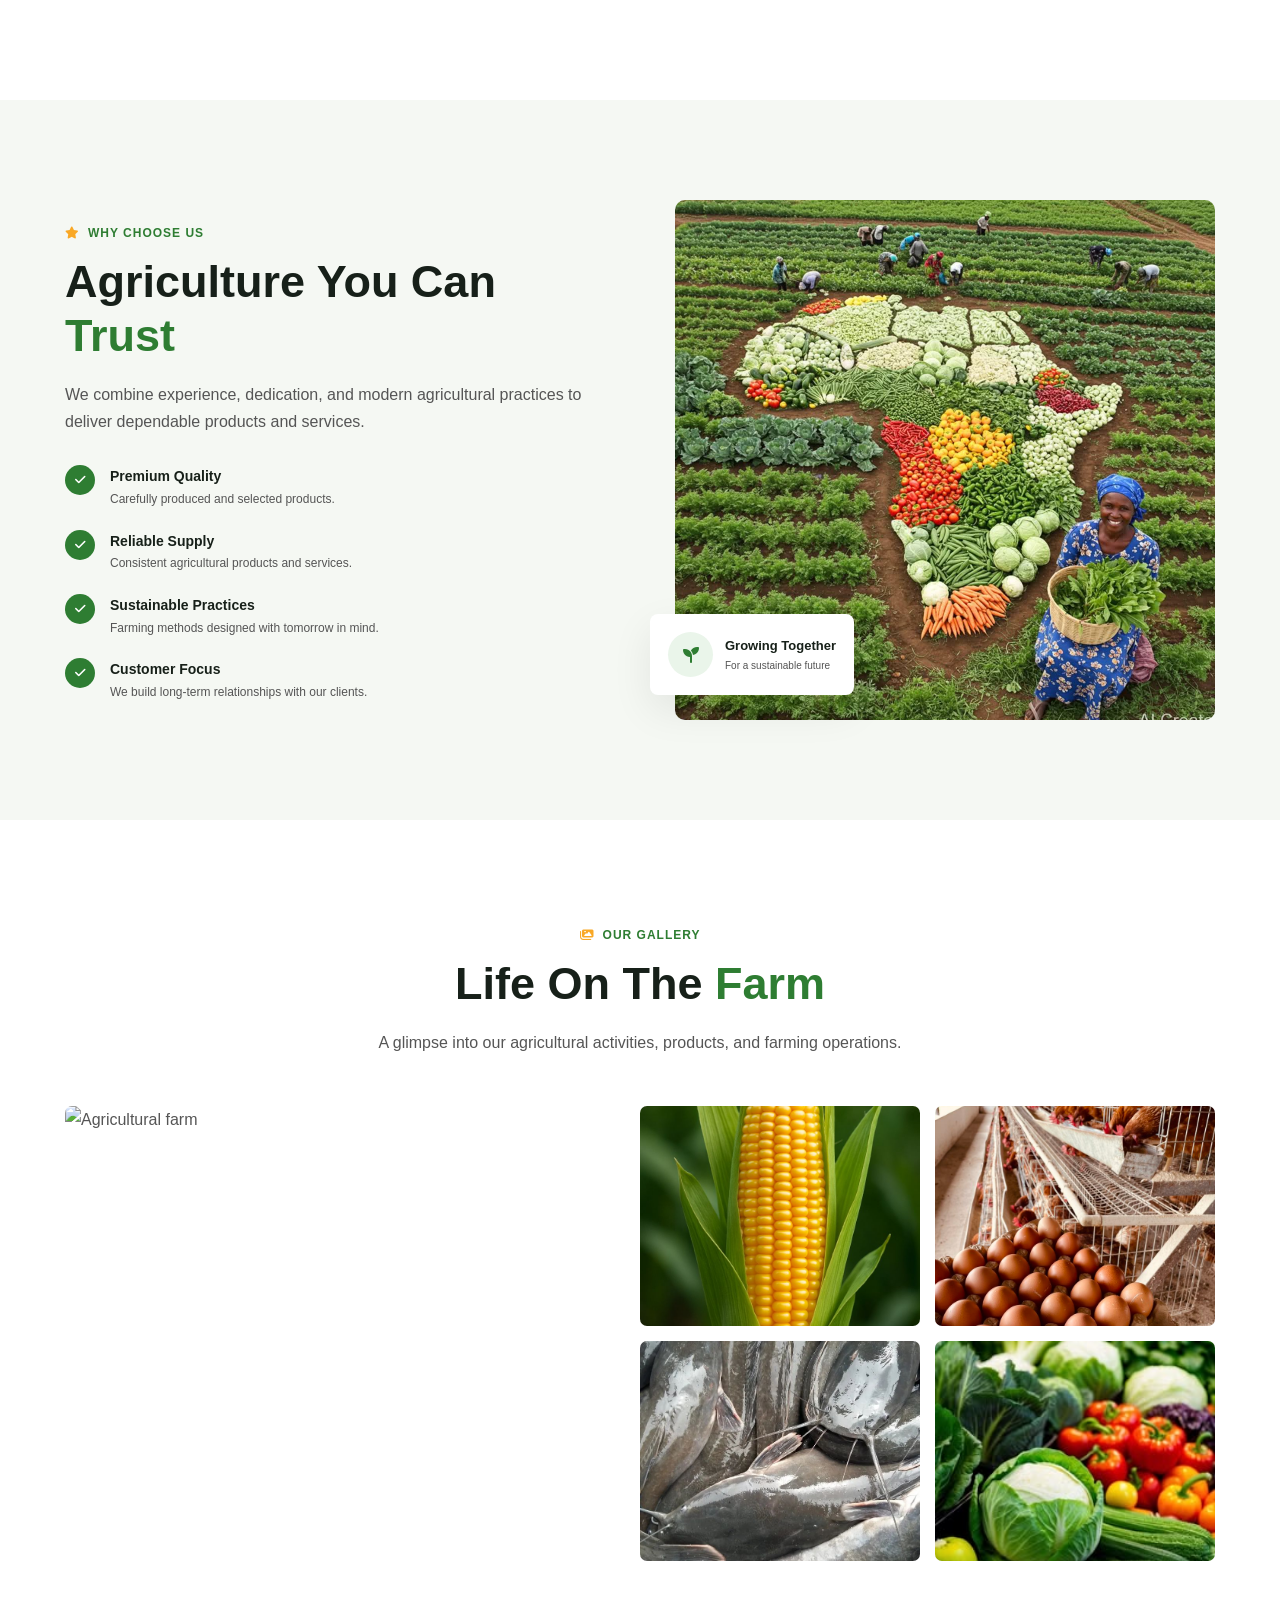
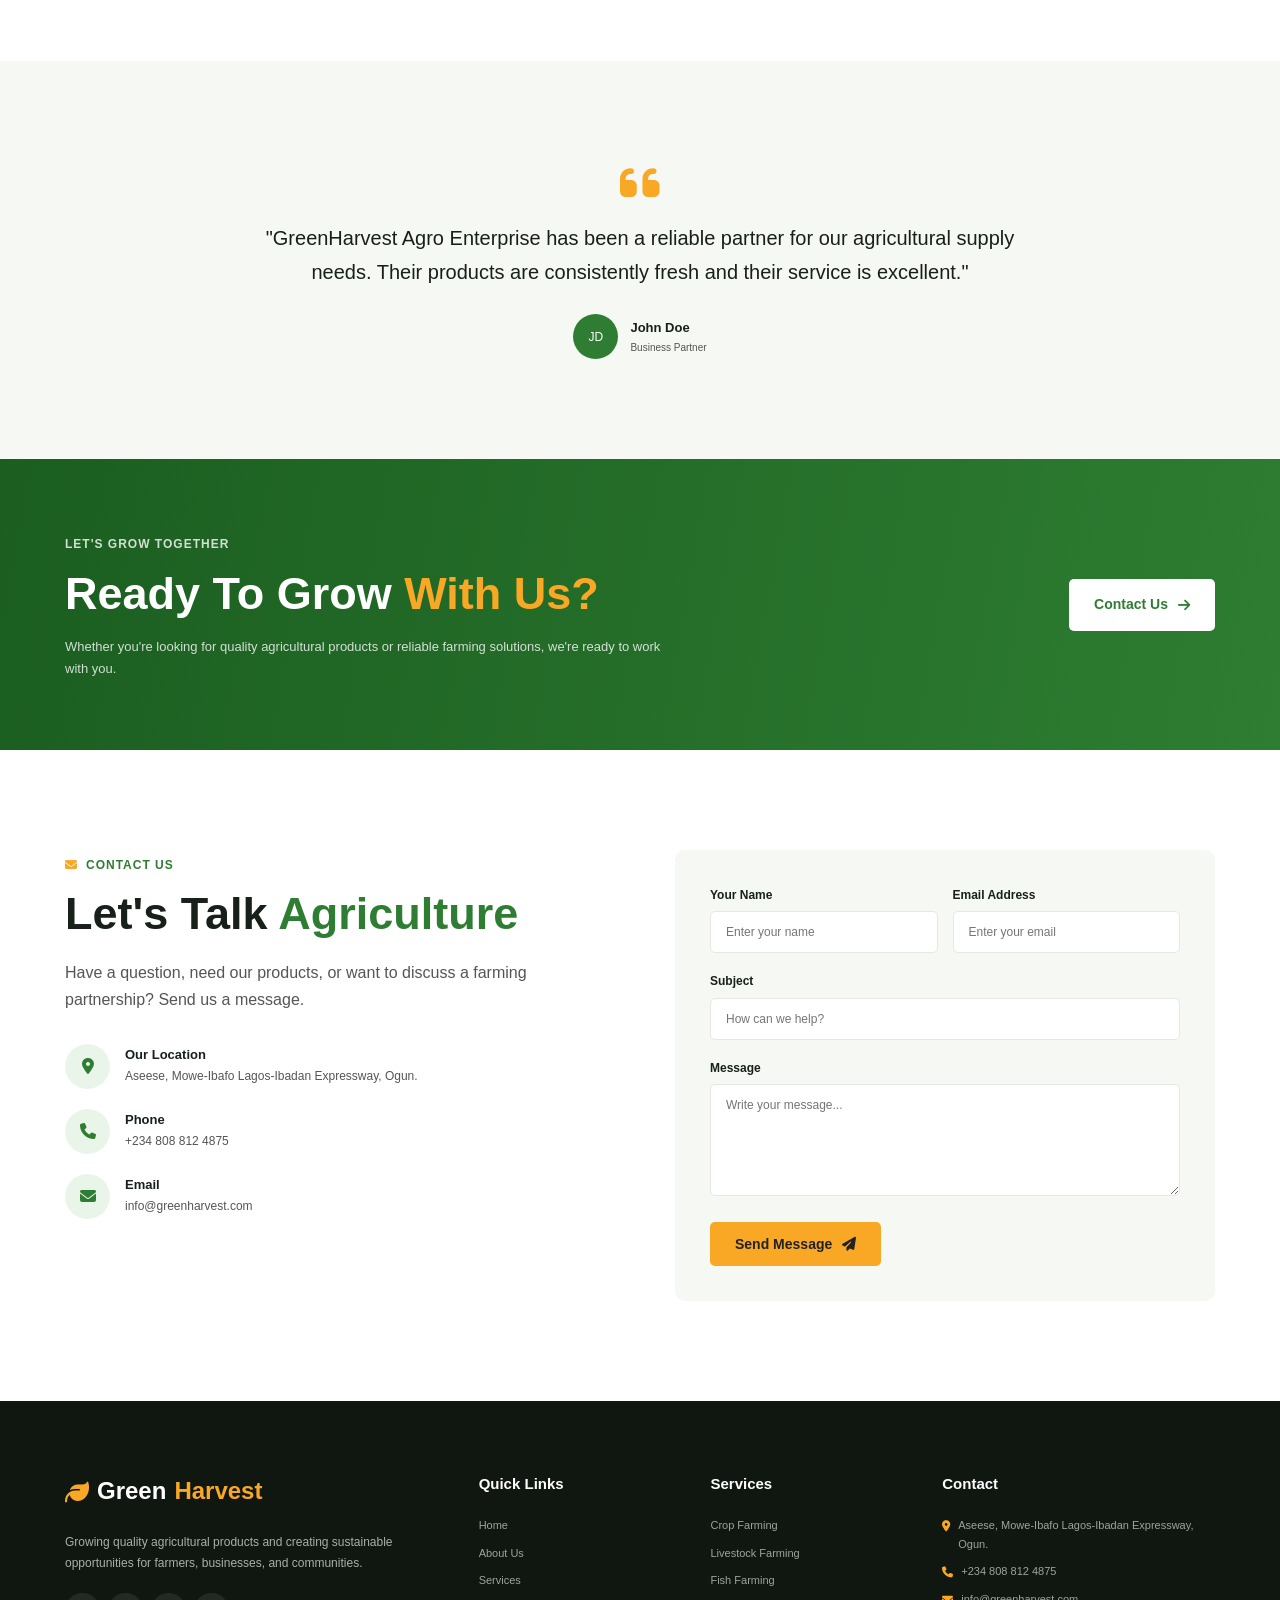
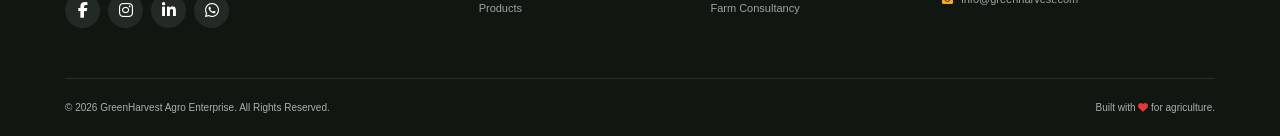
==== commit 1c3da2b7: "Update index.html" ====
--- a/index.html
+++ b/index.html
@@ -8,7 +8,7 @@
     <title>GreenHarvest Agro Enterprise | Growing a Better Future</title>
 
     <!-- Main CSS -->
-    <link rel="stylesheet" href="../agrobusiness-website/css/style.css">
+    <link rel="stylesheet" href="css/style.css">
 
     <link rel="stylesheet" href="css/support.css">
 
@@ -174,7 +174,7 @@
 
             <div class="about-image">
 
-                <img src="../agrobusiness-website/images/agriculture.jpg"
+                <img src="images/agriculture.jpg"
                      alt="Farmers working on a farm">
 
                 <div class="experience-card">
@@ -451,7 +451,7 @@
 
                 <div class="product-image">
 
-                    <img src="../agrobusiness-website/images/maize.jpg"
+                    <img src="images/maize.jpg"
                          alt="Fresh maize">
 
                     <span>Farm Produce</span>
@@ -481,7 +481,7 @@
 
                 <div class="product-image">
 
-                    <img src="../agrobusiness-website/images/poultry.jpg"
+                    <img src="images/poultry.jpg"
                          alt="Poultry products">
 
                     <span>Livestock</span>
@@ -511,7 +511,7 @@
 
                 <div class="product-image">
 
-                    <img src="../agrobusiness-website/images/fish.jpg"
+                    <img src="images/fish.jpg"
                          alt="Fresh fish">
 
                     <span>Aquaculture</span>
@@ -541,7 +541,7 @@
 
                 <div class="product-image">
 
-                    <img src="../agrobusiness-website/images/vegetables.jpg"
+                    <img src="images/vegetables.jpg"
                          alt="Fresh vegetables">
 
                     <span>Fresh Produce</span>
@@ -646,7 +646,7 @@
 
             <div class="why-image">
 
-                <img src="../agrobusiness-website/images/agriculture.jpg"
+                <img src="images/agriculture.jpg"
                      alt="Agricultural farm">
 
                 <div class="floating-card">
@@ -700,27 +700,27 @@
         <div class="gallery-grid">
 
             <div class="gallery-item gallery-large">
-                <img src="../agrobusiness-website/images/hero.jpg"
+                <img src="images/hero.jpg"
                      alt="Agricultural farm">
             </div>
 
             <div class="gallery-item">
-                <img src="../agrobusiness-website/images/maize.jpg"
+                <img src="images/maize.jpg"
                      alt="Maize farming">
             </div>
 
             <div class="gallery-item">
-                <img src="../agrobusiness-website/images/poultry.jpg"
+                <img src="images/poultry.jpg"
                      alt="Poultry farming">
             </div>
 
             <div class="gallery-item">
-                <img src="../agrobusiness-website/images/fish.jpg"
+                <img src="images/fish.jpg"
                      alt="Fish farming">
             </div>
 
             <div class="gallery-item">
-                <img src="../agrobusiness-website/images/vegetables.jpg"
+                <img src="images/vegetables.jpg"
                      alt="Vegetable farming">
             </div>
 
@@ -1378,9 +1378,9 @@
 
 </div>
 
-<script src="../agrobusiness-website/js/script.js"></script>
+<script src="js/script.js"></script>
 <script src="js/script.js"></script>
 <script src="js/support.js"></script>
 
 </body>
-</html>+</html>
--- a/css/style.css
+++ b/css/style.css
@@ -0,0 +1,1562 @@
+/* =========================
+   GLOBAL
+========================= */
+
+:root {
+    --primary: #2e7d32;
+    --primary-dark: #1b5e20;
+    --primary-light: #66bb6a;
+    --accent: #f9a825;
+    --dark: #172019;
+    --text: #555;
+    --light: #f5f8f3;
+    --white: #ffffff;
+    --border: #e5e9e5;
+    --shadow: 0 15px 40px rgba(0, 0, 0, 0.08);
+    --transition: all 0.3s ease;
+}
+
+* {
+    margin: 0;
+    padding: 0;
+    box-sizing: border-box;
+}
+
+html {
+    scroll-behavior: smooth;
+    scroll-padding-top: 80px;
+}
+
+body {
+    font-family: "Poppins", sans-serif;
+    color: var(--text);
+    line-height: 1.7;
+    background: var(--white);
+}
+
+img {
+    width: 100%;
+    display: block;
+}
+
+a {
+    text-decoration: none;
+}
+
+button,
+input,
+textarea {
+    font-family: inherit;
+}
+
+.container {
+    width: min(1150px, 90%);
+    margin: auto;
+}
+
+.section {
+    padding: 100px 0;
+}
+
+
+/* =========================
+   HEADER
+========================= */
+
+.header {
+    position: fixed;
+    top: 0;
+    left: 0;
+    width: 100%;
+    z-index: 1000;
+    transition: var(--transition);
+}
+
+.header.scrolled {
+    background: rgba(255, 255, 255, 0.97);
+    box-shadow: 0 5px 25px rgba(0, 0, 0, 0.08);
+}
+
+.navbar {
+    width: min(1200px, 92%);
+    height: 85px;
+    margin: auto;
+
+    display: flex;
+    align-items: center;
+    justify-content: space-between;
+}
+
+.logo {
+    color: white;
+    font-size: 24px;
+    font-weight: 800;
+    display: flex;
+    align-items: center;
+    gap: 8px;
+}
+
+.logo i {
+    color: var(--accent);
+}
+
+.logo span {
+    color: var(--accent);
+}
+
+.header.scrolled .logo {
+    color: var(--primary-dark);
+}
+
+.nav-links {
+    display: flex;
+    list-style: none;
+    gap: 32px;
+}
+
+.nav-links li a {
+    color: #ffffff;
+    text-decoration: none;
+}
+
+.nav-links li a:visited {
+    color: #ffffff;
+}
+
+.nav-links li a:hover {
+    color: #f9c74f;
+}
+
+.nav-links li a.active {
+    color: #f9c74f;
+}
+
+.hero .btn,
+.hero .btn:visited {
+    color: #ffffff;
+    text-decoration: none;
+}
+
+.hero .btn:hover {
+    color: #ffffff;
+}
+
+.nav-link {
+    color: white;
+    font-size: 14px;
+    font-weight: 500;
+    transition: var(--transition);
+    position: relative;
+}
+
+.header.scrolled .nav-link {
+    color: var(--dark);
+}
+
+.nav-link:hover,
+.nav-link.active {
+    color: var(--accent);
+}
+
+.nav-link::after {
+    content: "";
+    position: absolute;
+    width: 0;
+    height: 2px;
+    left: 0;
+    bottom: -7px;
+    background: var(--accent);
+    transition: var(--transition);
+}
+
+.nav-link:hover::after,
+.nav-link.active::after {
+    width: 100%;
+}
+
+.nav-btn {
+    padding: 11px 20px;
+    background: var(--accent);
+    color: #222;
+    border-radius: 5px;
+    font-size: 13px;
+    font-weight: 600;
+    transition: var(--transition);
+}
+
+.nav-btn:hover {
+    background: var(--white);
+    transform: translateY(-2px);
+}
+
+.menu-btn {
+    display: none;
+    background: none;
+    border: none;
+    color: white;
+    font-size: 25px;
+    cursor: pointer;
+}
+
+.header.scrolled .menu-btn {
+    color: var(--dark);
+}
+
+
+/* =========================
+   HERO
+========================= */
+
+.hero {
+    min-height: 100vh;
+
+    position: relative;
+
+    display: flex;
+    align-items: center;
+
+    background:
+        url("../images/hero.jpg")
+        center/cover no-repeat;
+}
+
+.hero-overlay {
+    position: absolute;
+    inset: 0;
+
+    background:
+        linear-gradient(
+            90deg,
+            rgba(0, 0, 0, 0.75),
+            rgba(0, 0, 0, 0.35)
+        );
+}
+
+.hero-content {
+    position: relative;
+    z-index: 2;
+
+    width: min(1150px, 90%);
+    margin: auto;
+
+    padding-top: 70px;
+}
+
+.hero-badge {
+    display: inline-flex;
+    align-items: center;
+    gap: 8px;
+
+    padding: 8px 15px;
+
+    background: rgba(255,255,255,0.12);
+    border: 1px solid rgba(255,255,255,0.25);
+
+    color: white;
+
+    border-radius: 30px;
+
+    font-size: 13px;
+
+    margin-bottom: 20px;
+}
+
+.hero-badge i {
+    color: var(--accent);
+}
+
+.hero h1 {
+    max-width: 750px;
+
+    color: white;
+
+    font-size: clamp(42px, 6vw, 70px);
+
+    line-height: 1.15;
+
+    font-weight: 800;
+
+    margin-bottom: 25px;
+}
+
+.hero h1 span {
+    color: var(--accent);
+}
+
+.hero-content > p {
+    max-width: 650px;
+
+    color: rgba(255,255,255,0.85);
+
+    font-size: 17px;
+
+    margin-bottom: 35px;
+}
+
+.hero-buttons {
+    display: flex;
+    gap: 15px;
+    flex-wrap: wrap;
+}
+
+.btn {
+    display: inline-flex;
+    align-items: center;
+    justify-content: center;
+    gap: 10px;
+
+    padding: 14px 25px;
+
+    border-radius: 5px;
+
+    font-size: 14px;
+    font-weight: 600;
+
+    border: none;
+
+    cursor: pointer;
+
+    transition: var(--transition);
+}
+
+.btn-primary {
+    background: var(--accent);
+    color: #222;
+}
+
+.btn-primary:hover {
+    background: white;
+    transform: translateY(-3px);
+}
+
+.btn-outline {
+    color: white;
+    border: 1px solid rgba(255,255,255,0.7);
+}
+
+.btn-outline:hover {
+    background: white;
+    color: var(--primary);
+}
+
+.hero-trust {
+    display: flex;
+    gap: 25px;
+    flex-wrap: wrap;
+
+    margin-top: 45px;
+}
+
+.trust-item {
+    color: white;
+    font-size: 12px;
+}
+
+.trust-item i {
+    color: var(--primary-light);
+    margin-right: 5px;
+}
+
+.scroll-down {
+    position: absolute;
+    z-index: 2;
+
+    bottom: 30px;
+    right: 5%;
+
+    display: flex;
+    align-items: center;
+    gap: 10px;
+
+    color: white;
+
+    font-size: 11px;
+
+    writing-mode: vertical-rl;
+}
+
+.scroll-down i {
+    color: var(--accent);
+}
+
+
+/* =========================
+   SECTION HEADINGS
+========================= */
+
+.section-tag {
+    display: inline-flex;
+    align-items: center;
+    gap: 8px;
+
+    color: var(--primary);
+
+    text-transform: uppercase;
+
+    font-size: 12px;
+    font-weight: 700;
+
+    letter-spacing: 1px;
+
+    margin-bottom: 12px;
+}
+
+.section-tag i {
+    color: var(--accent);
+}
+
+.section-heading {
+    max-width: 650px;
+    margin: 0 auto 50px;
+    text-align: center;
+}
+
+.section-heading h2,
+.about-content h2,
+.why-content h2,
+.contact-content h2 {
+    color: var(--dark);
+
+    font-size: clamp(30px, 4vw, 45px);
+
+    line-height: 1.2;
+
+    margin-bottom: 18px;
+}
+
+.section-heading h2 span,
+.about-content h2 span,
+.why-content h2 span,
+.contact-content h2 span {
+    color: var(--primary);
+}
+
+.section-heading p {
+    color: var(--text);
+}
+
+
+/* =========================
+   ABOUT
+========================= */
+
+.section-grid {
+    display: grid;
+
+    grid-template-columns: 1fr 1fr;
+
+    gap: 70px;
+
+    align-items: center;
+}
+
+.about-image,
+.why-image {
+    position: relative;
+}
+
+.about-image img,
+.why-image img {
+    height: 520px;
+
+    object-fit: cover;
+
+    border-radius: 10px;
+}
+
+.experience-card {
+    position: absolute;
+
+    bottom: 30px;
+    right: -25px;
+
+    background: var(--primary);
+
+    color: white;
+
+    padding: 20px 25px;
+
+    display: flex;
+    align-items: center;
+    gap: 12px;
+
+    border-radius: 8px;
+
+    box-shadow: var(--shadow);
+}
+
+.experience-card strong {
+    font-size: 38px;
+    color: var(--accent);
+}
+
+.experience-card span {
+    font-size: 12px;
+    line-height: 1.5;
+}
+
+.about-content > p,
+.why-content > p,
+.contact-content > p {
+    margin-bottom: 18px;
+}
+
+.about-features {
+    display: grid;
+    gap: 15px;
+    margin: 30px 0;
+}
+
+.feature {
+    display: flex;
+    gap: 15px;
+    align-items: flex-start;
+}
+
+.feature > i {
+    min-width: 45px;
+    height: 45px;
+
+    display: grid;
+    place-items: center;
+
+    border-radius: 50%;
+
+    background: #eaf5ea;
+
+    color: var(--primary);
+}
+
+.feature h4 {
+    color: var(--dark);
+    margin-bottom: 2px;
+}
+
+.feature p {
+    font-size: 12px;
+}
+
+.text-btn {
+    color: var(--primary);
+
+    font-size: 13px;
+
+    font-weight: 700;
+
+    display: inline-flex;
+    align-items: center;
+    gap: 8px;
+
+    transition: var(--transition);
+}
+
+.text-btn:hover {
+    color: var(--primary-dark);
+    gap: 13px;
+}
+
+
+/* =========================
+   STATS
+========================= */
+
+.stats {
+    padding: 55px 0;
+    background: var(--primary);
+}
+
+.stats-grid {
+    display: grid;
+    grid-template-columns: repeat(4, 1fr);
+}
+
+.stat {
+    text-align: center;
+
+    color: white;
+
+    padding: 10px 20px;
+
+    border-right: 1px solid rgba(255,255,255,0.2);
+}
+
+.stat:last-child {
+    border: none;
+}
+
+.stat i {
+    color: var(--accent);
+    font-size: 24px;
+    margin-bottom: 8px;
+}
+
+.stat strong {
+    display: block;
+
+    font-size: 35px;
+
+    line-height: 1.2;
+}
+
+.stat span {
+    font-size: 12px;
+}
+
+
+/* =========================
+   SERVICES
+========================= */
+
+.services {
+    background: var(--light);
+}
+
+.services-grid {
+    display: grid;
+
+    grid-template-columns: repeat(4, 1fr);
+
+    gap: 20px;
+}
+
+.service-card {
+    background: white;
+
+    padding: 35px 25px;
+
+    border-radius: 8px;
+
+    box-shadow: 0 5px 20px rgba(0,0,0,0.03);
+
+    transition: var(--transition);
+
+    border-bottom: 3px solid transparent;
+}
+
+.service-card:hover {
+    transform: translateY(-10px);
+    border-bottom-color: var(--primary);
+    box-shadow: var(--shadow);
+}
+
+.service-icon {
+    width: 60px;
+    height: 60px;
+
+    display: grid;
+    place-items: center;
+
+    background: #eaf5ea;
+
+    color: var(--primary);
+
+    border-radius: 8px;
+
+    font-size: 25px;
+
+    margin-bottom: 22px;
+}
+
+.service-card h3 {
+    color: var(--dark);
+    margin-bottom: 10px;
+}
+
+.service-card p {
+    font-size: 13px;
+    margin-bottom: 20px;
+}
+
+.service-card a,
+.product-content a {
+    color: var(--primary);
+
+    font-size: 12px;
+
+    font-weight: 700;
+}
+
+.service-card a i,
+.product-content a i {
+    margin-left: 5px;
+}
+
+
+/* =========================
+   PRODUCTS
+========================= */
+
+.heading-flex {
+    display: flex;
+
+    align-items: flex-end;
+
+    justify-content: space-between;
+
+    max-width: none;
+
+    text-align: left;
+}
+
+.heading-flex h2 {
+    margin-bottom: 0;
+}
+
+.products-grid {
+    display: grid;
+
+    grid-template-columns: repeat(4, 1fr);
+
+    gap: 20px;
+}
+
+.product-card {
+    background: white;
+
+    border: 1px solid var(--border);
+
+    border-radius: 8px;
+
+    overflow: hidden;
+
+    transition: var(--transition);
+}
+
+.product-card:hover {
+    transform: translateY(-7px);
+    box-shadow: var(--shadow);
+}
+
+.product-image {
+    height: 220px;
+    position: relative;
+    overflow: hidden;
+}
+
+.product-image img {
+    height: 100%;
+    object-fit: cover;
+
+    transition: transform 0.5s ease;
+}
+
+.product-card:hover .product-image img {
+    transform: scale(1.08);
+}
+
+.product-image span {
+    position: absolute;
+
+    top: 15px;
+    left: 15px;
+
+    padding: 5px 10px;
+
+    background: var(--accent);
+
+    color: #222;
+
+    font-size: 10px;
+
+    font-weight: 600;
+
+    border-radius: 3px;
+}
+
+.product-content {
+    padding: 20px;
+}
+
+.product-content h3 {
+    color: var(--dark);
+    margin-bottom: 7px;
+}
+
+.product-content p {
+    font-size: 12px;
+    margin-bottom: 15px;
+}
+
+
+/* =========================
+   WHY US
+========================= */
+
+.why-us {
+    background: var(--light);
+}
+
+.why-list {
+    margin-top: 30px;
+
+    display: grid;
+
+    gap: 20px;
+}
+
+.why-list > div {
+    display: flex;
+    gap: 15px;
+}
+
+.why-list i {
+    width: 30px;
+    height: 30px;
+
+    flex-shrink: 0;
+
+    display: grid;
+    place-items: center;
+
+    background: var(--primary);
+
+    color: white;
+
+    border-radius: 50%;
+
+    font-size: 12px;
+}
+
+.why-list span {
+    display: flex;
+    flex-direction: column;
+
+    font-size: 12px;
+}
+
+.why-list strong {
+    color: var(--dark);
+    font-size: 14px;
+}
+
+.floating-card {
+    position: absolute;
+
+    bottom: 25px;
+    left: -25px;
+
+    background: white;
+
+    padding: 18px;
+
+    display: flex;
+    align-items: center;
+    gap: 12px;
+
+    border-radius: 8px;
+
+    box-shadow: var(--shadow);
+}
+
+.floating-card > i {
+    width: 45px;
+    height: 45px;
+
+    display: grid;
+    place-items: center;
+
+    background: #eaf5ea;
+
+    color: var(--primary);
+
+    border-radius: 50%;
+}
+
+.floating-card div {
+    display: flex;
+    flex-direction: column;
+}
+
+.floating-card strong {
+    color: var(--dark);
+    font-size: 13px;
+}
+
+.floating-card span {
+    font-size: 10px;
+}
+
+
+/* =========================
+   GALLERY
+========================= */
+
+.gallery-grid {
+    display: grid;
+
+    grid-template-columns: 2fr 1fr 1fr;
+
+    grid-template-rows: 220px 220px;
+
+    gap: 15px;
+}
+
+.gallery-item {
+    overflow: hidden;
+    border-radius: 7px;
+}
+
+.gallery-item img {
+    height: 100%;
+    object-fit: cover;
+
+    transition: transform .5s ease;
+}
+
+.gallery-item:hover img {
+    transform: scale(1.08);
+}
+
+.gallery-large {
+    grid-row: span 2;
+}
+
+
+/* =========================
+   TESTIMONIAL
+========================= */
+
+.testimonial {
+    background: var(--light);
+}
+
+.testimonial-box {
+    max-width: 800px;
+    margin: auto;
+
+    text-align: center;
+}
+
+.quote-icon {
+    font-size: 45px;
+    color: var(--accent);
+
+    margin-bottom: 15px;
+}
+
+.testimonial-box > p {
+    color: var(--dark);
+
+    font-size: 20px;
+
+    line-height: 1.7;
+
+    font-weight: 500;
+}
+
+.customer {
+    display: flex;
+
+    justify-content: center;
+
+    align-items: center;
+
+    gap: 12px;
+
+    margin-top: 25px;
+}
+
+.customer-avatar {
+    width: 45px;
+    height: 45px;
+
+    display: grid;
+    place-items: center;
+
+    background: var(--primary);
+
+    color: white;
+
+    border-radius: 50%;
+
+    font-size: 12px;
+}
+
+.customer div:last-child {
+    display: flex;
+    flex-direction: column;
+
+    text-align: left;
+}
+
+.customer strong {
+    color: var(--dark);
+    font-size: 13px;
+}
+
+.customer span {
+    font-size: 10px;
+}
+
+
+/* =========================
+   CTA
+========================= */
+
+.cta {
+    padding: 70px 0;
+
+    background:
+        linear-gradient(
+            100deg,
+            var(--primary-dark),
+            var(--primary)
+        );
+
+    color: white;
+}
+
+.cta-content {
+    display: flex;
+
+    align-items: center;
+
+    justify-content: space-between;
+
+    gap: 40px;
+}
+
+.section-tag.light {
+    color: rgba(255,255,255,.8);
+}
+
+.cta h2 {
+    color: white;
+
+    font-size: clamp(30px, 4vw, 45px);
+
+    line-height: 1.2;
+
+    margin-bottom: 15px;
+}
+
+.cta h2 span {
+    color: var(--accent);
+}
+
+.cta p {
+    max-width: 600px;
+
+    color: rgba(255,255,255,.8);
+
+    font-size: 13px;
+}
+
+.btn-light {
+    background: white;
+    color: var(--primary);
+    white-space: nowrap;
+}
+
+.btn-light:hover {
+    background: var(--accent);
+    color: #222;
+}
+
+
+/* =========================
+   CONTACT
+========================= */
+
+.contact-content {
+    align-self: start;
+}
+
+.contact-details {
+    margin-top: 30px;
+
+    display: grid;
+
+    gap: 20px;
+}
+
+.contact-item {
+    display: flex;
+    gap: 15px;
+}
+
+.contact-item > i {
+    width: 45px;
+    height: 45px;
+
+    display: grid;
+    place-items: center;
+
+    background: #eaf5ea;
+
+    color: var(--primary);
+
+    border-radius: 50%;
+
+    flex-shrink: 0;
+}
+
+.contact-item div {
+    display: flex;
+    flex-direction: column;
+}
+
+.contact-item strong {
+    color: var(--dark);
+    font-size: 13px;
+}
+
+.contact-item span {
+    font-size: 12px;
+}
+
+.contact-form {
+    padding: 35px;
+
+    background: var(--light);
+
+    border-radius: 10px;
+}
+
+.form-row {
+    display: grid;
+    grid-template-columns: 1fr 1fr;
+    gap: 15px;
+}
+
+.form-group {
+    margin-bottom: 18px;
+}
+
+.form-group label {
+    display: block;
+
+    color: var(--dark);
+
+    font-size: 12px;
+
+    font-weight: 600;
+
+    margin-bottom: 6px;
+}
+
+.form-group input,
+.form-group textarea {
+    width: 100%;
+
+    border: 1px solid var(--border);
+
+    background: white;
+
+    padding: 13px 15px;
+
+    border-radius: 5px;
+
+    outline: none;
+
+    font-size: 12px;
+
+    resize: vertical;
+
+    transition: var(--transition);
+}
+
+.form-group input:focus,
+.form-group textarea:focus {
+    border-color: var(--primary);
+}
+
+
+/* =========================
+   FOOTER
+========================= */
+
+.footer {
+    background: #101711;
+
+    color: rgba(255,255,255,.65);
+
+    padding: 70px 0 0;
+}
+
+.footer-grid {
+    display: grid;
+
+    grid-template-columns: 2fr 1fr 1fr 1.5fr;
+
+    gap: 50px;
+
+    padding-bottom: 50px;
+}
+
+.footer-logo {
+    margin-bottom: 20px;
+}
+
+.footer-about p {
+    font-size: 12px;
+
+    max-width: 350px;
+}
+
+.social-links {
+    display: flex;
+
+    gap: 8px;
+
+    margin-top: 20px;
+}
+
+.social-links a {
+    width: 35px;
+    height: 35px;
+
+    display: grid;
+    place-items: center;
+
+    color: white;
+
+    background: rgba(255,255,255,.08);
+
+    border-radius: 50%;
+
+    transition: var(--transition);
+}
+
+.social-links a:hover {
+    background: var(--primary);
+}
+
+.footer-column {
+    display: flex;
+    flex-direction: column;
+
+    gap: 9px;
+}
+
+.footer-column h3 {
+    color: white;
+
+    font-size: 15px;
+
+    margin-bottom: 10px;
+}
+
+.footer-column a,
+.footer-column p {
+    color: rgba(255,255,255,.6);
+
+    font-size: 11px;
+
+    transition: var(--transition);
+}
+
+.footer-column a:hover {
+    color: var(--accent);
+}
+
+.footer-column p {
+    display: flex;
+    gap: 8px;
+}
+
+.footer-column p i {
+    color: var(--accent);
+    margin-top: 5px;
+}
+
+.footer-bottom {
+    border-top: 1px solid rgba(255,255,255,.1);
+
+    padding: 20px 0;
+
+    display: flex;
+
+    justify-content: space-between;
+
+    gap: 20px;
+
+    font-size: 10px;
+}
+
+.footer-bottom i {
+    color: #e53935;
+}
+
+
+/* =========================
+   BACK TO TOP
+========================= */
+
+.back-to-top {
+    position: fixed;
+
+    right: 25px;
+    bottom: 25px;
+
+    width: 45px;
+    height: 45px;
+
+    border: none;
+
+    border-radius: 50%;
+
+    background: var(--primary);
+
+    color: white;
+
+    cursor: pointer;
+
+    opacity: 0;
+
+    visibility: hidden;
+
+    transform: translateY(20px);
+
+    transition: var(--transition);
+
+    z-index: 999;
+}
+
+.back-to-top.show {
+    opacity: 1;
+    visibility: visible;
+    transform: translateY(0);
+}
+
+.back-to-top:hover {
+    background: var(--primary-dark);
+}
+
+
+/* =========================
+   RESPONSIVE
+========================= */
+
+@media (max-width: 1000px) {
+
+    .nav-links {
+        gap: 20px;
+    }
+
+    .nav-btn {
+        display: none;
+    }
+
+    .services-grid,
+    .products-grid {
+        grid-template-columns: repeat(2, 1fr);
+    }
+
+    .section-grid {
+        gap: 40px;
+    }
+
+    .footer-grid {
+        grid-template-columns: repeat(2, 1fr);
+    }
+}
+
+
+@media (max-width: 768px) {
+
+    .section {
+        padding: 75px 0;
+    }
+
+    /* MOBILE NAV */
+
+    .navbar {
+        height: 75px;
+    }
+
+    .nav-links {
+        position: absolute;
+
+        top: 75px;
+        left: 0;
+
+        width: 100%;
+
+        padding: 20px;
+
+        background: white;
+
+        flex-direction: column;
+
+        gap: 0;
+
+        box-shadow: 0 10px 20px rgba(0,0,0,.08);
+
+        transform: translateY(-150%);
+
+        transition: var(--transition);
+    }
+
+    .nav-links.active {
+        transform: translateY(0);
+    }
+
+    .nav-links li {
+        padding: 13px 0;
+
+        border-bottom: 1px solid var(--border);
+    }
+
+    .nav-link {
+        color: var(--dark);
+    }
+
+    .menu-btn {
+        display: block;
+    }
+
+    /* HERO */
+
+    .hero {
+        min-height: 750px;
+    }
+
+    .hero-content {
+        padding-top: 70px;
+    }
+
+    .hero h1 {
+        font-size: 43px;
+    }
+
+    .hero-trust {
+        gap: 12px;
+
+        flex-direction: column;
+    }
+
+    .scroll-down {
+        display: none;
+    }
+
+    /* GRID */
+
+    .section-grid {
+        grid-template-columns: 1fr;
+    }
+
+    .about-image {
+        order: 2;
+    }
+
+    .about-content {
+        order: 1;
+    }
+
+    .about-image img,
+    .why-image img {
+        height: 400px;
+    }
+
+    /* STATS */
+
+    .stats-grid {
+        grid-template-columns: 1fr 1fr;
+    }
+
+    .stat {
+        border-right: none;
+        border-bottom: 1px solid rgba(255,255,255,.2);
+        padding: 20px;
+    }
+
+    /* GALLERY */
+
+    .gallery-grid {
+        grid-template-columns: 1fr 1fr;
+        grid-template-rows: 200px 200px 200px;
+    }
+
+    .gallery-large {
+        grid-column: span 2;
+        grid-row: span 1;
+    }
+
+    /* CTA */
+
+    .cta-content {
+        flex-direction: column;
+        align-items: flex-start;
+    }
+
+    /* CONTACT */
+
+    .form-row {
+        grid-template-columns: 1fr;
+        gap: 0;
+    }
+
+    /* FOOTER */
+
+    .footer-bottom {
+        flex-direction: column;
+        text-align: center;
+    }
+}
+
+
+@media (max-width: 500px) {
+
+    .container {
+        width: 92%;
+    }
+
+    .hero h1 {
+        font-size: 36px;
+    }
+
+    .hero-content > p {
+        font-size: 14px;
+    }
+
+    .hero-buttons {
+        flex-direction: column;
+        align-items: stretch;
+    }
+
+    .btn {
+        width: 100%;
+    }
+
+    .services-grid,
+    .products-grid {
+        grid-template-columns: 1fr;
+    }
+
+    .stats-grid {
+        grid-template-columns: 1fr 1fr;
+    }
+
+    .stat strong {
+        font-size: 27px;
+    }
+
+    .experience-card {
+        right: 15px;
+        bottom: 15px;
+    }
+
+    .floating-card {
+        left: 15px;
+        bottom: 15px;
+    }
+
+    .gallery-grid {
+        grid-template-columns: 1fr;
+        grid-template-rows: repeat(4, 220px);
+    }
+
+    .gallery-large {
+        grid-column: auto;
+    }
+
+    .contact-form {
+        padding: 25px 18px;
+    }
+
+    .footer-grid {
+        grid-template-columns: 1fr;
+        gap: 35px;
+    }
+}
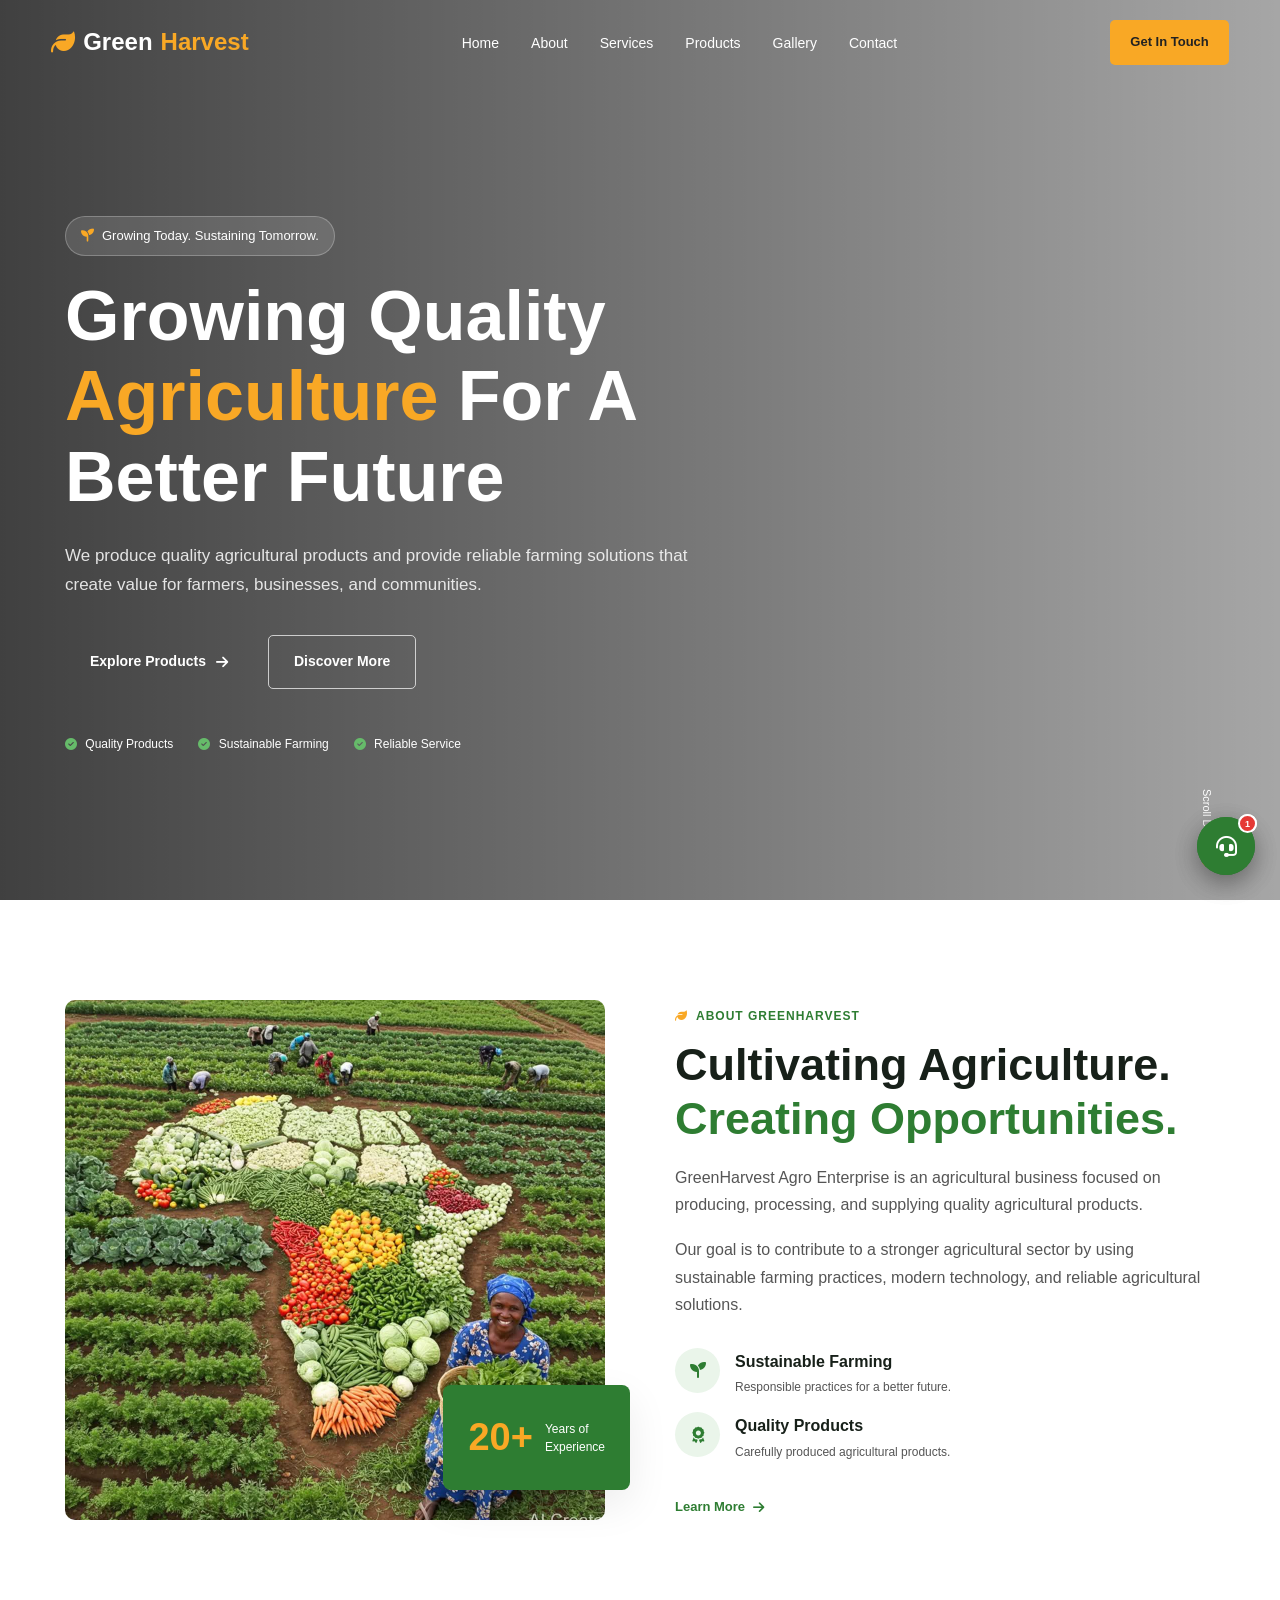
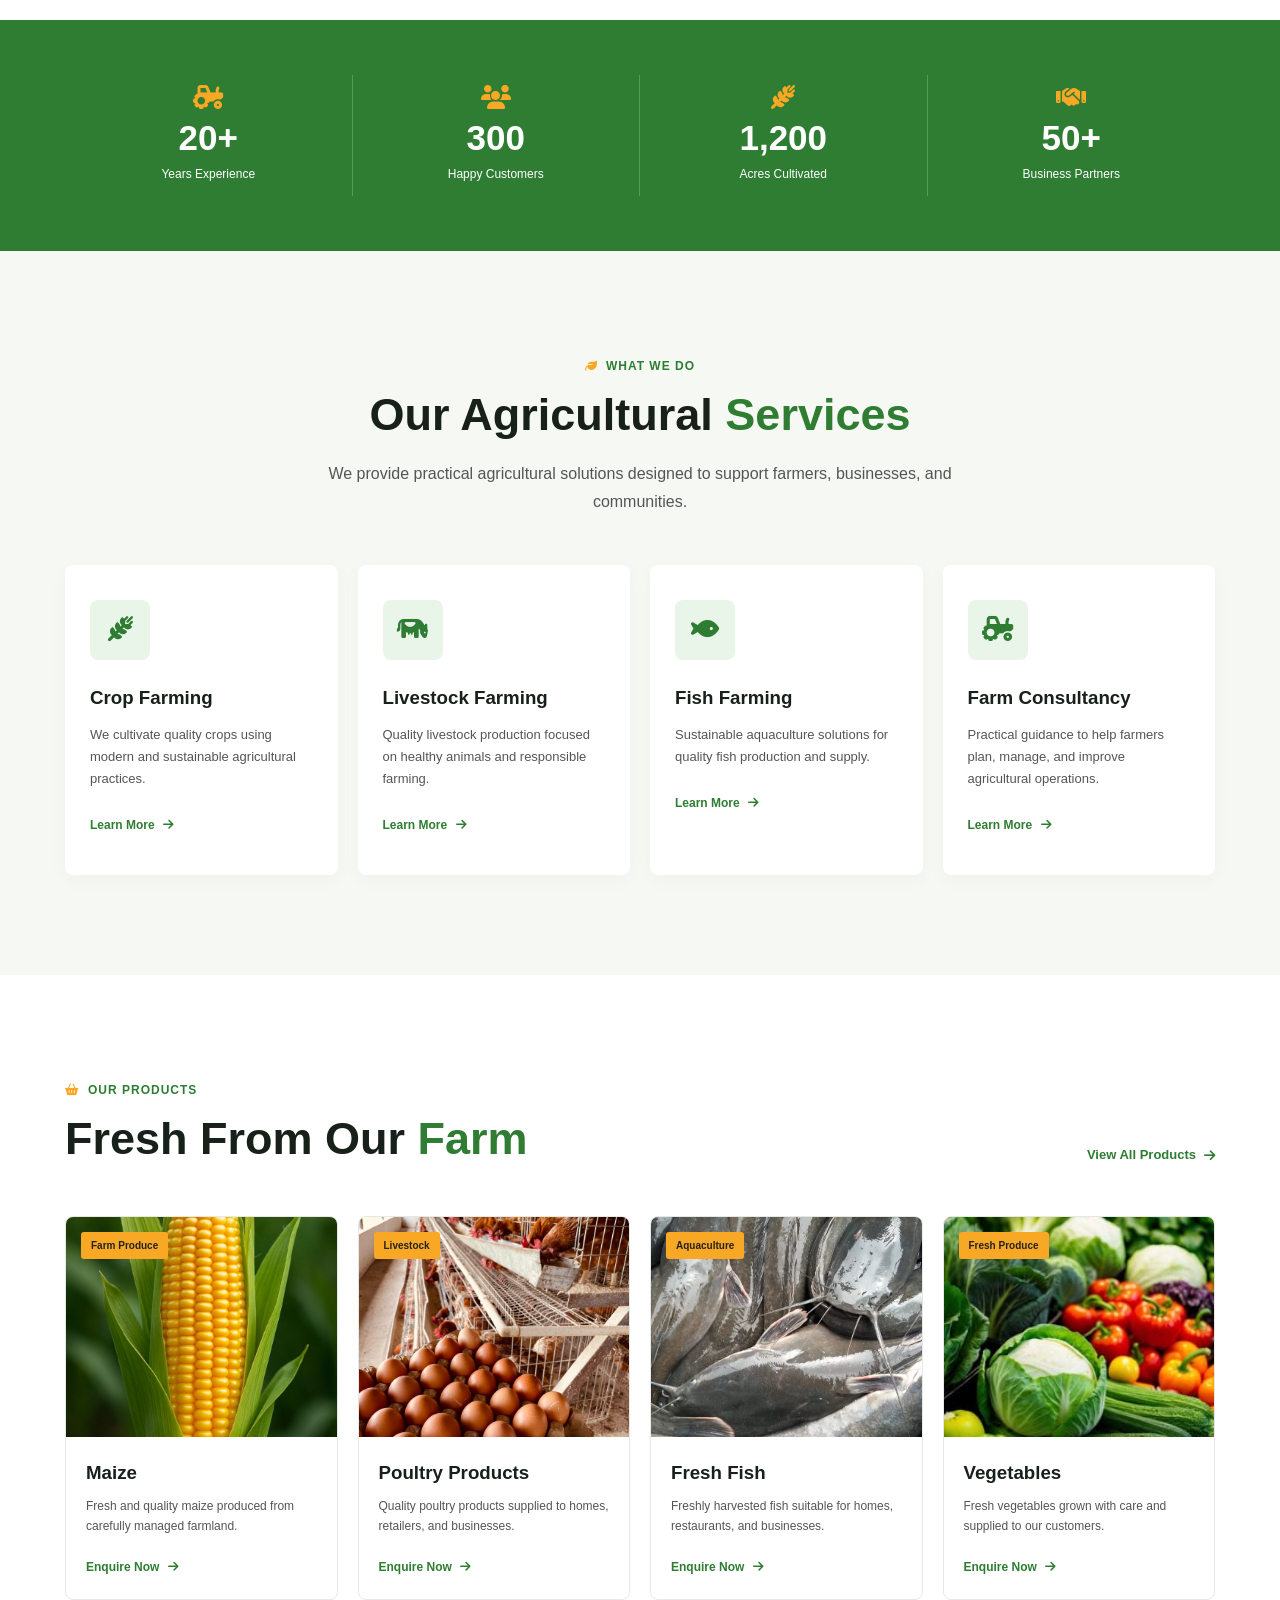
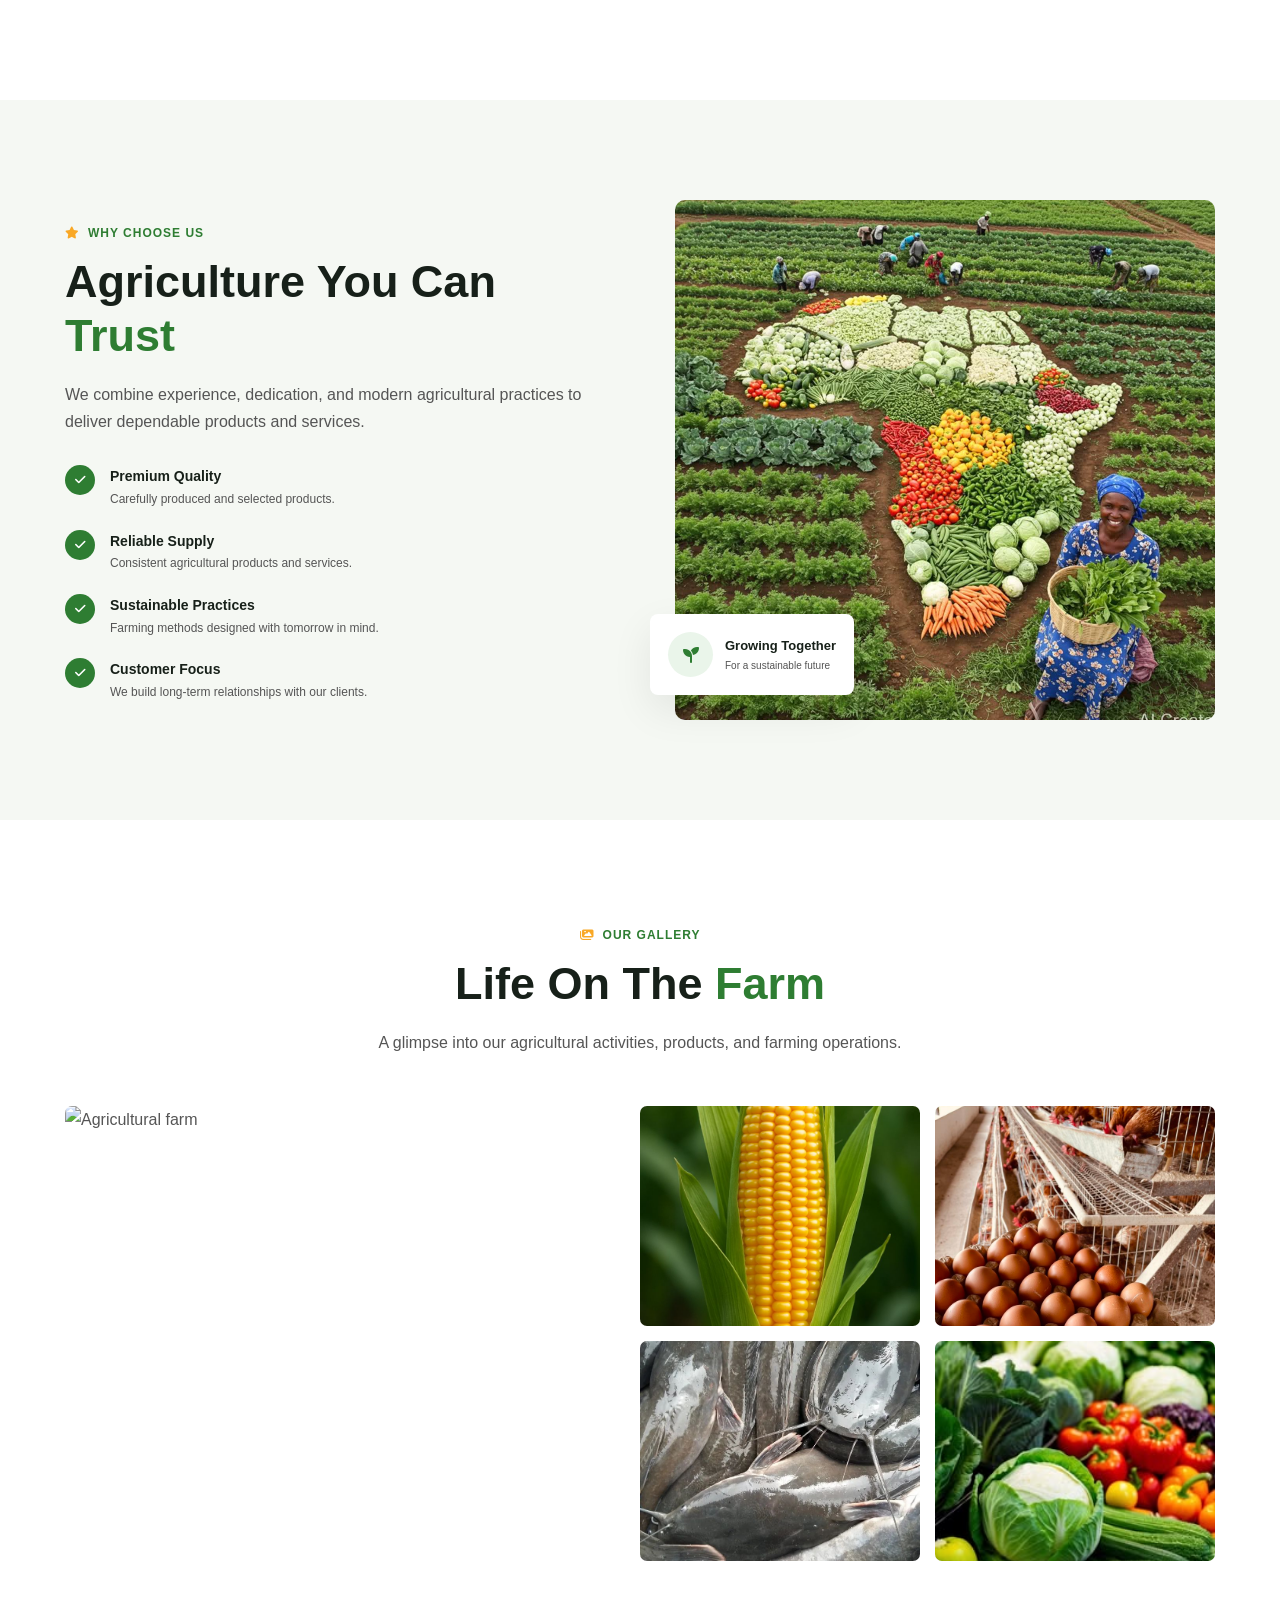
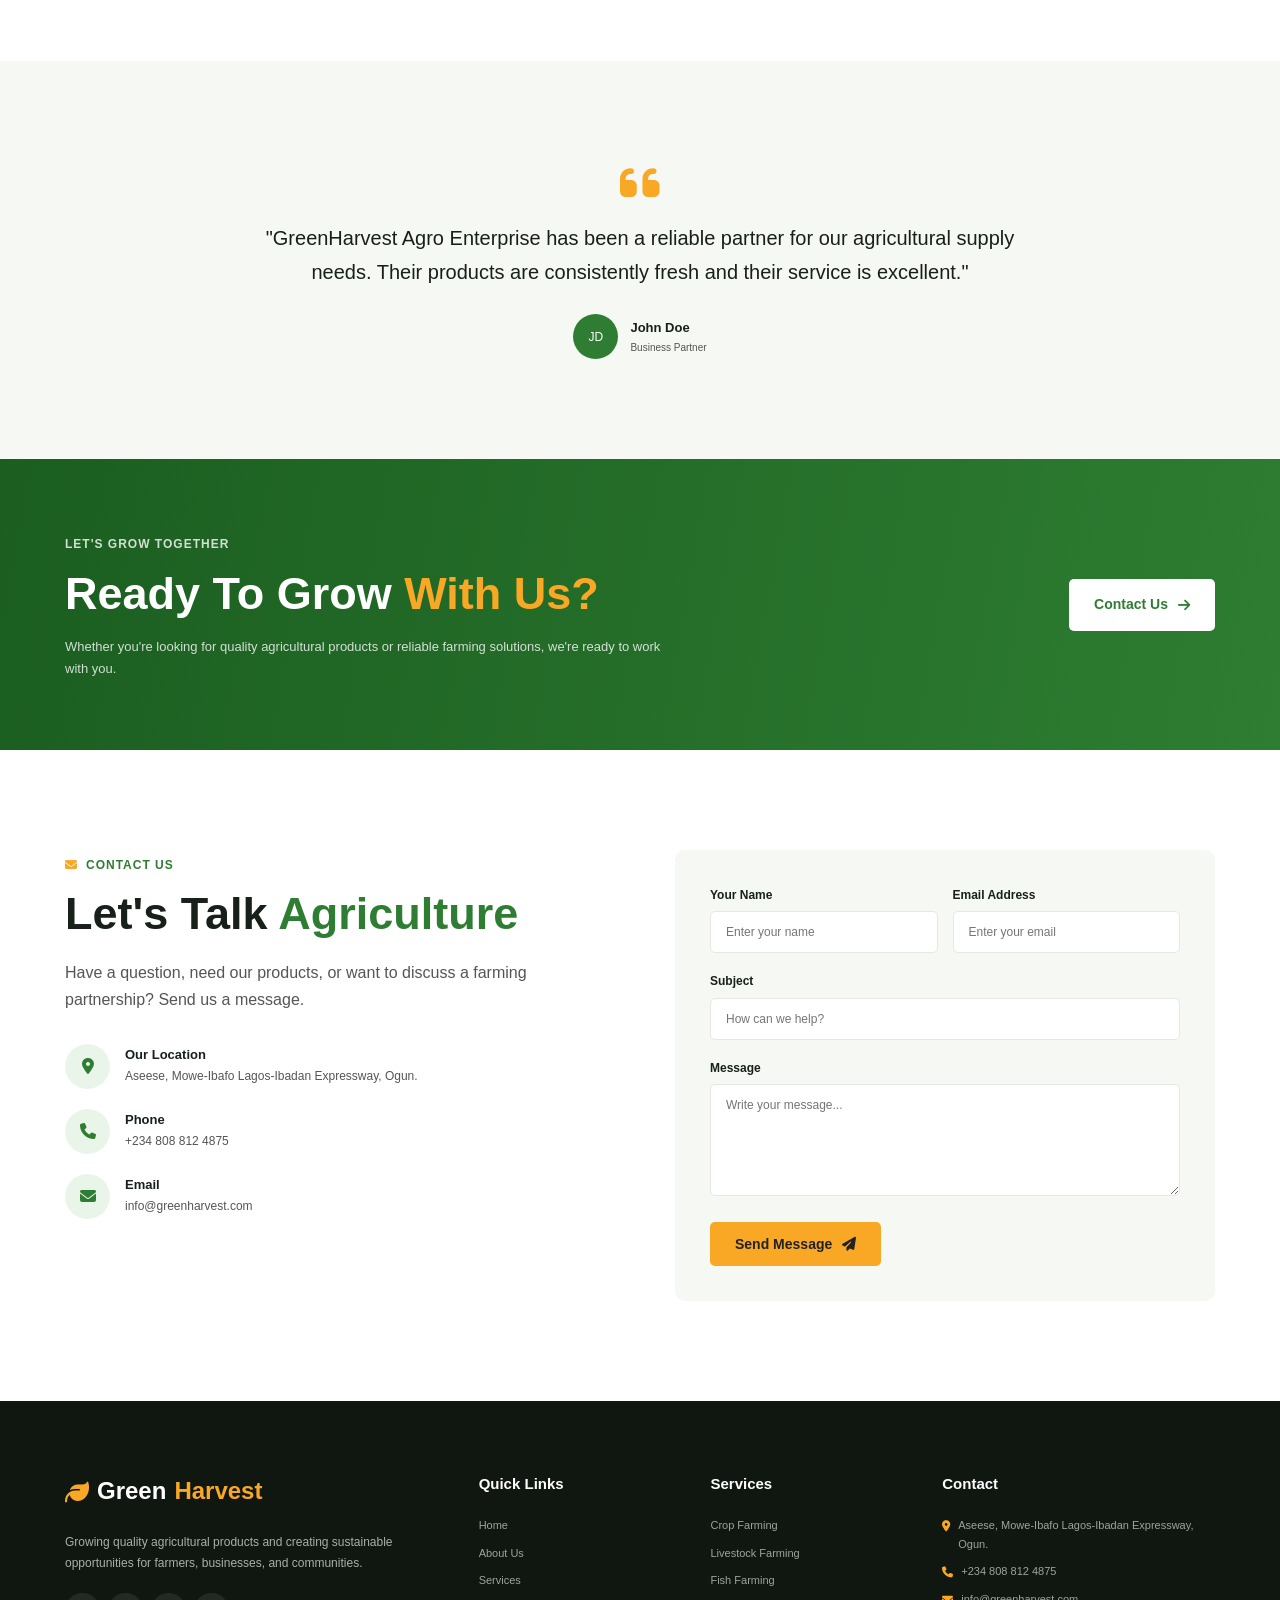
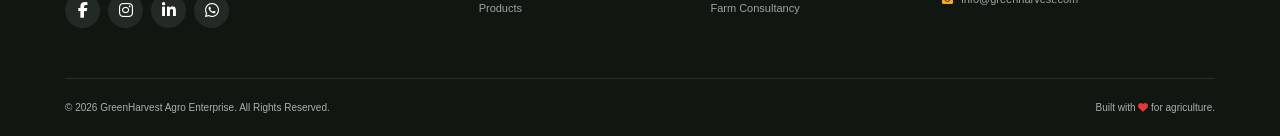
==== commit bc43d297: "fix css path" ====
--- a/index.html
+++ b/index.html
@@ -22,8 +22,7 @@
         rel="stylesheet">
 </head>
 
-<body>
-    <body data-page="home">
+<body data-page="home">
 
 <!-- =========================
      HEADER
@@ -1379,8 +1378,7 @@
 </div>
 
 <script src="js/script.js"></script>
-<script src="js/script.js"></script>
-<script src="js/support.js"></script>
+
 
 </body>
 </html>
